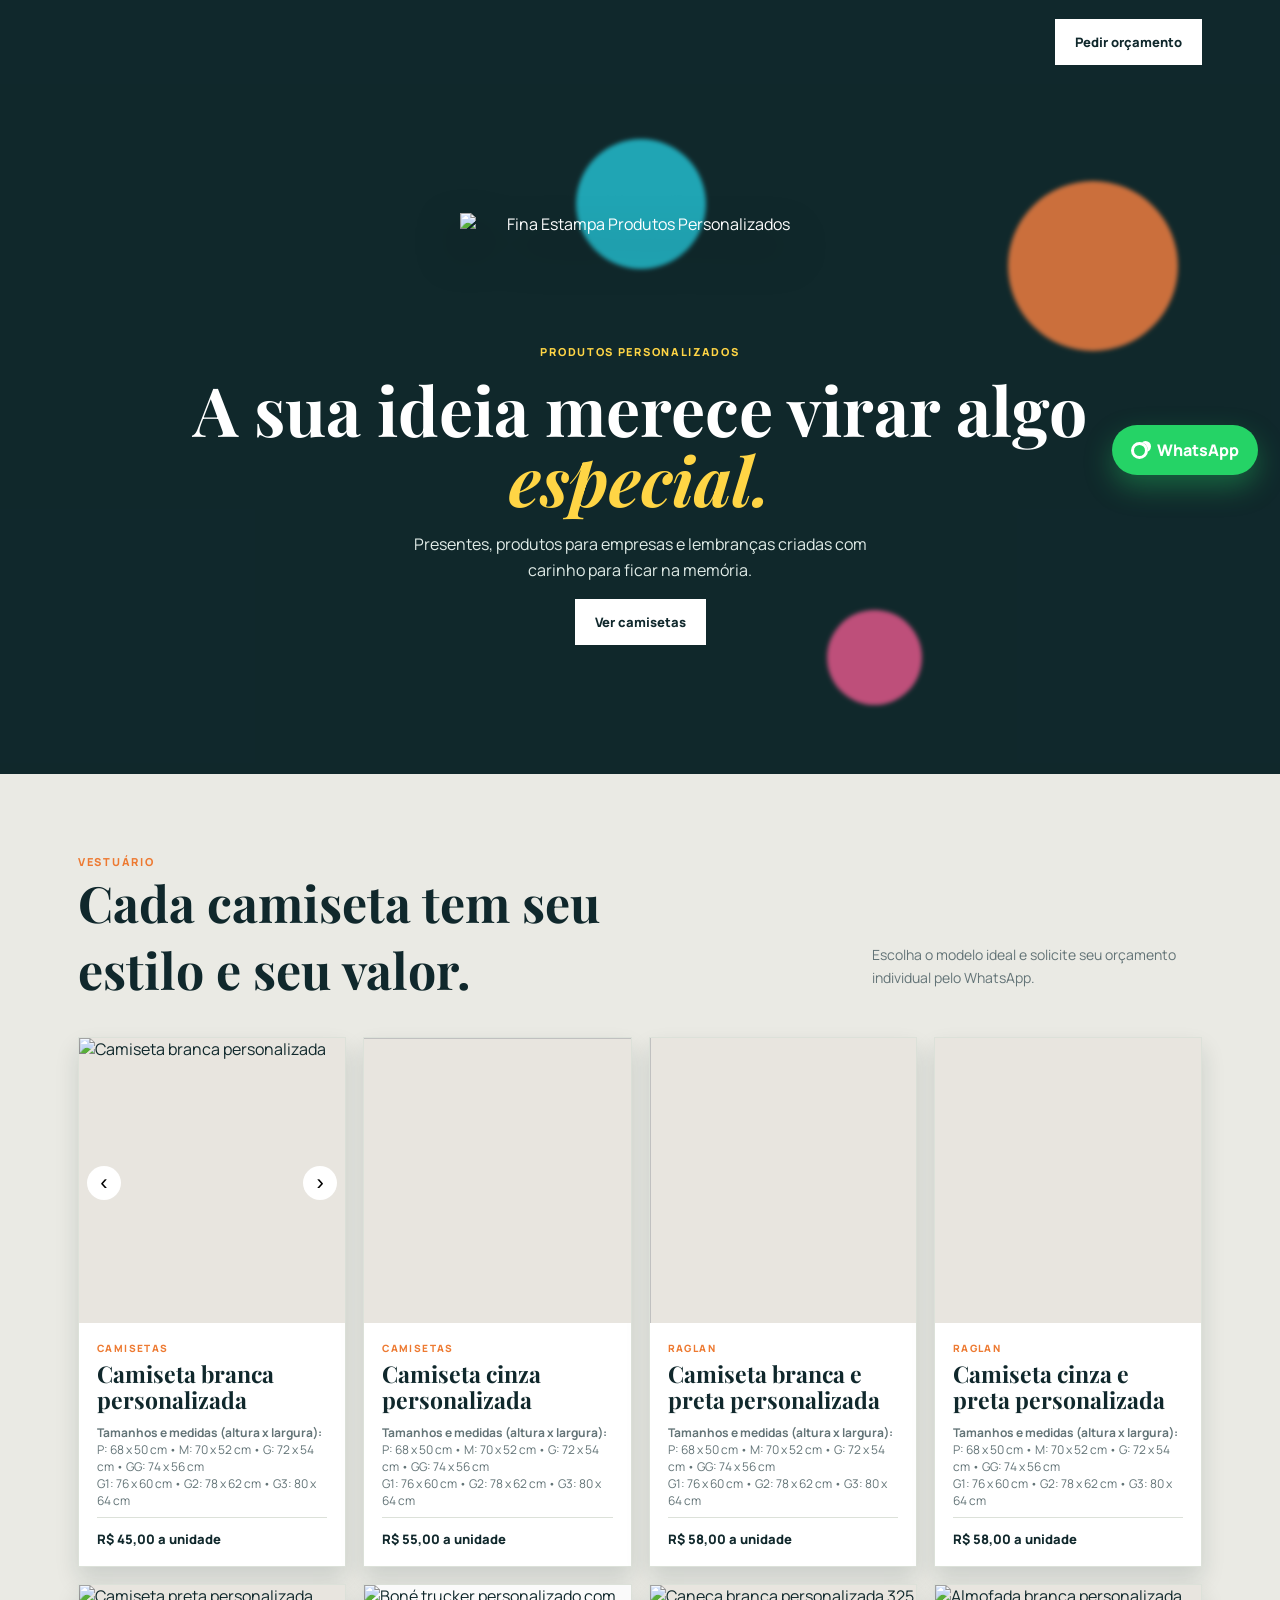
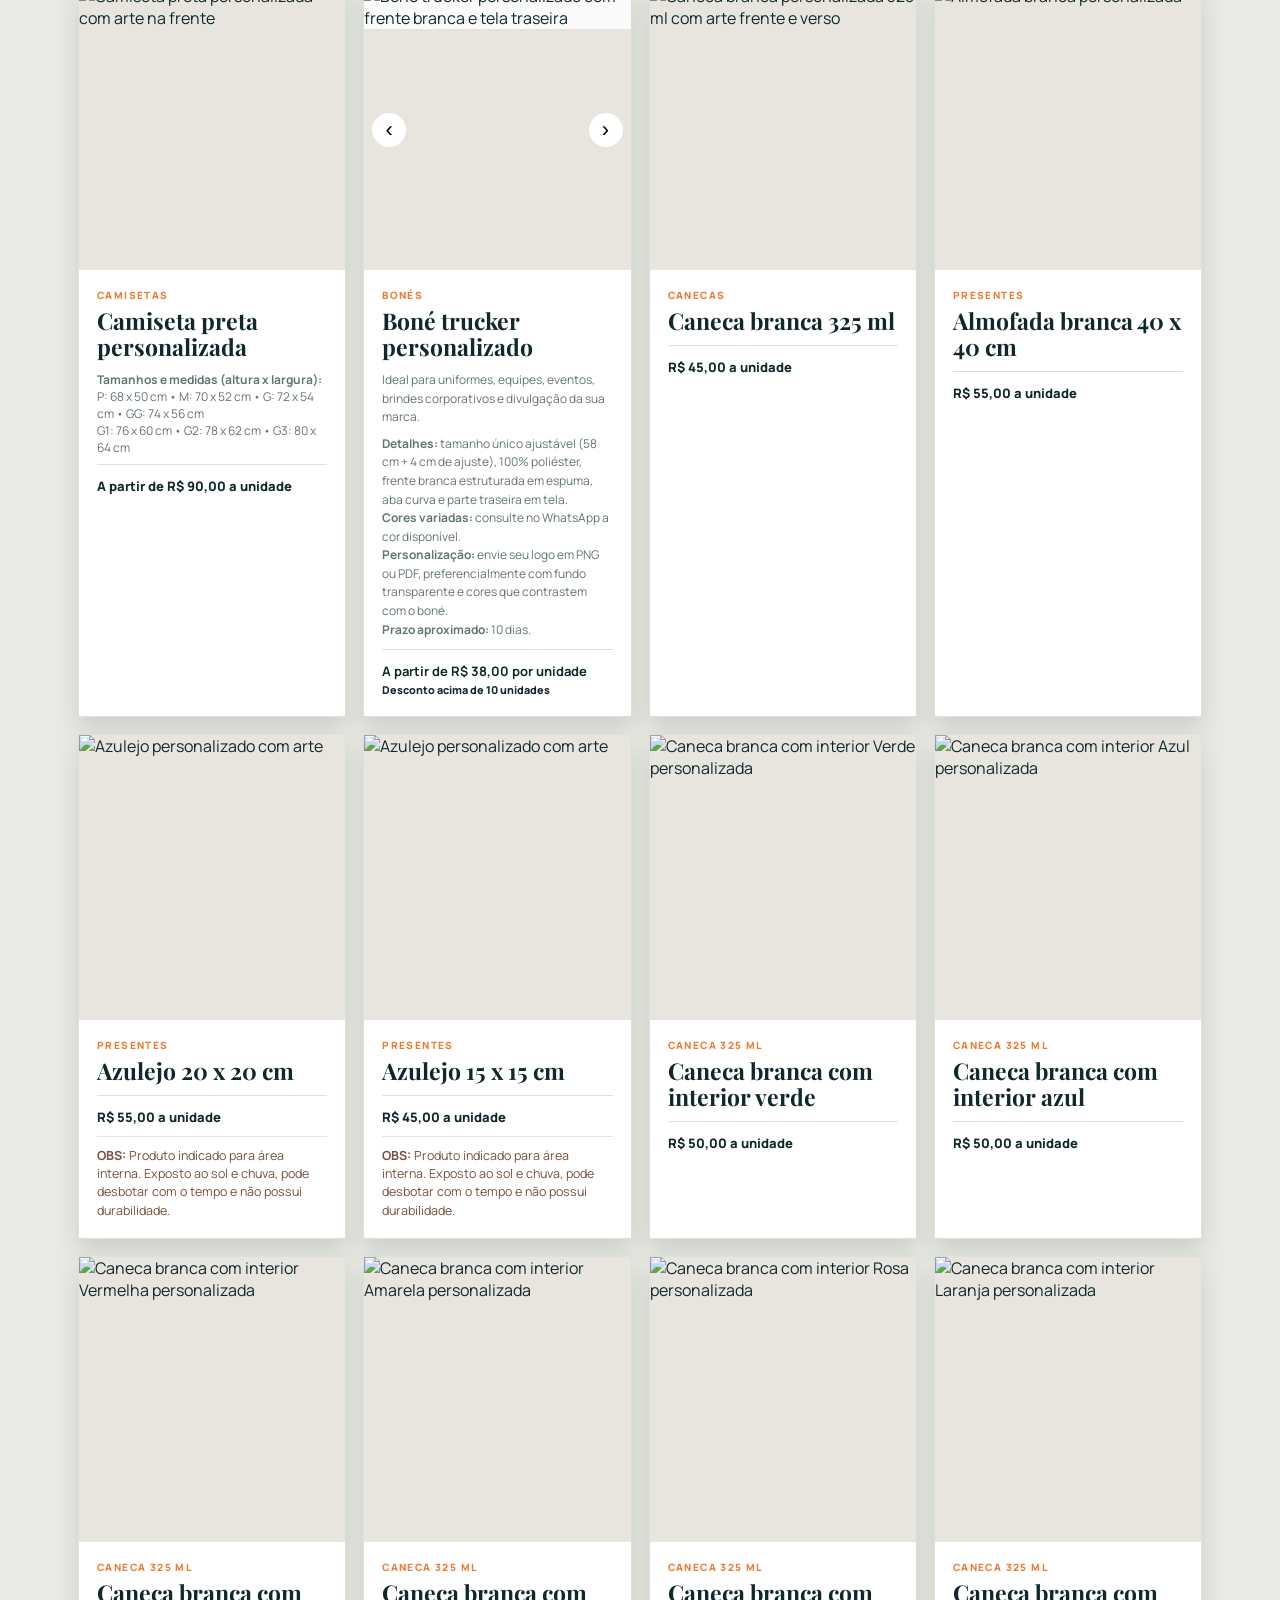
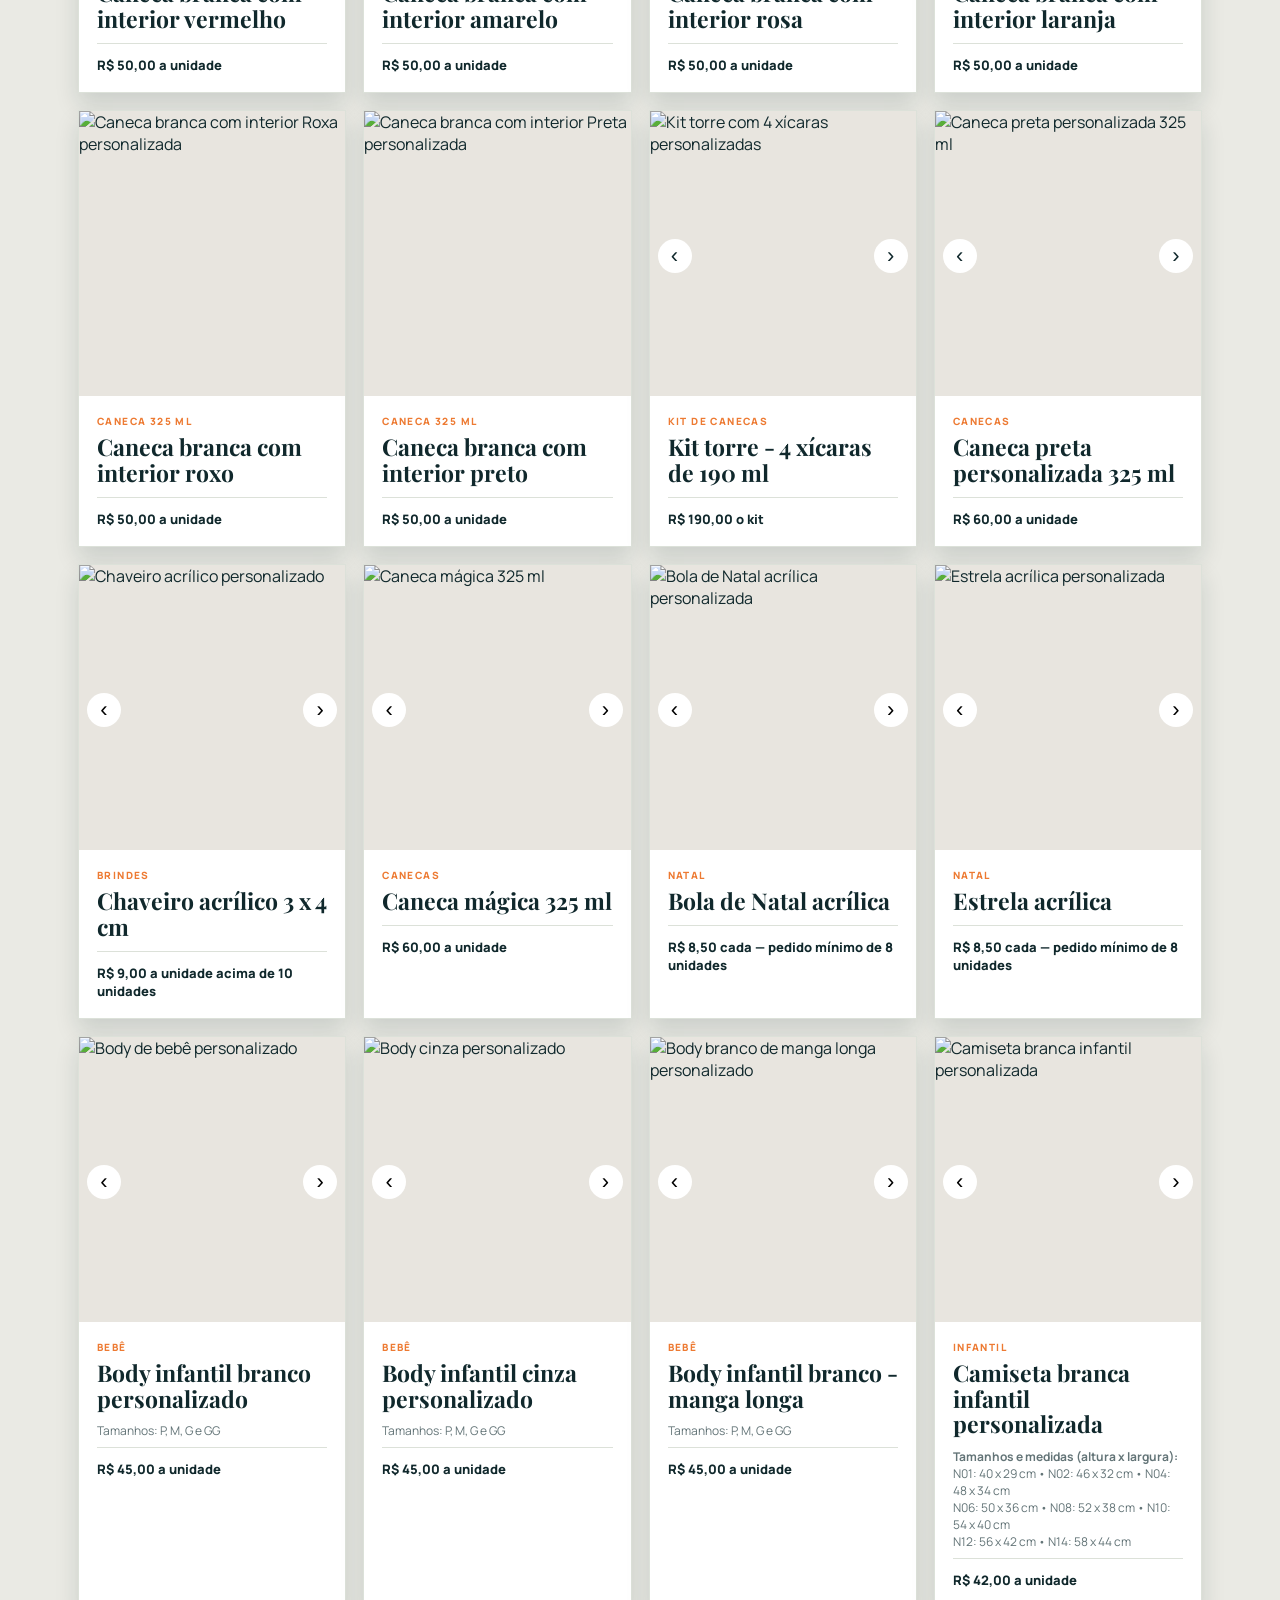
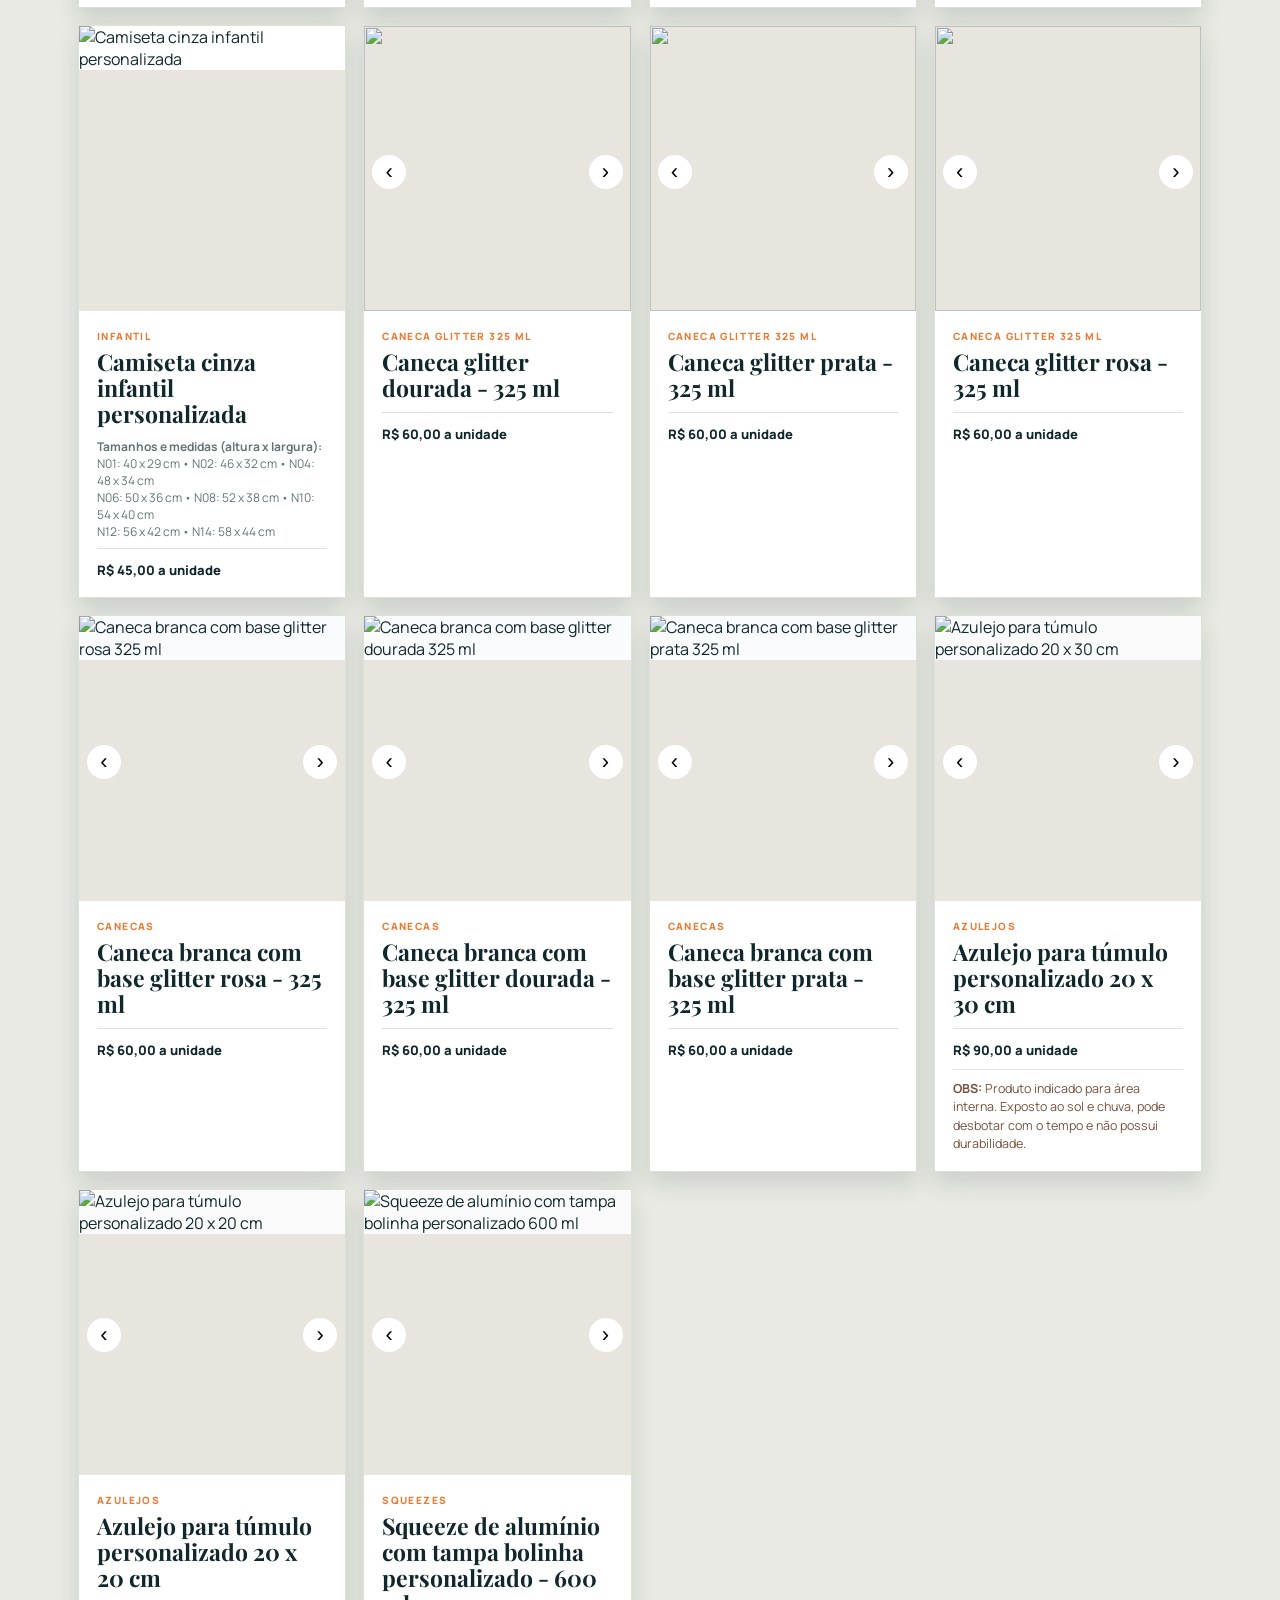
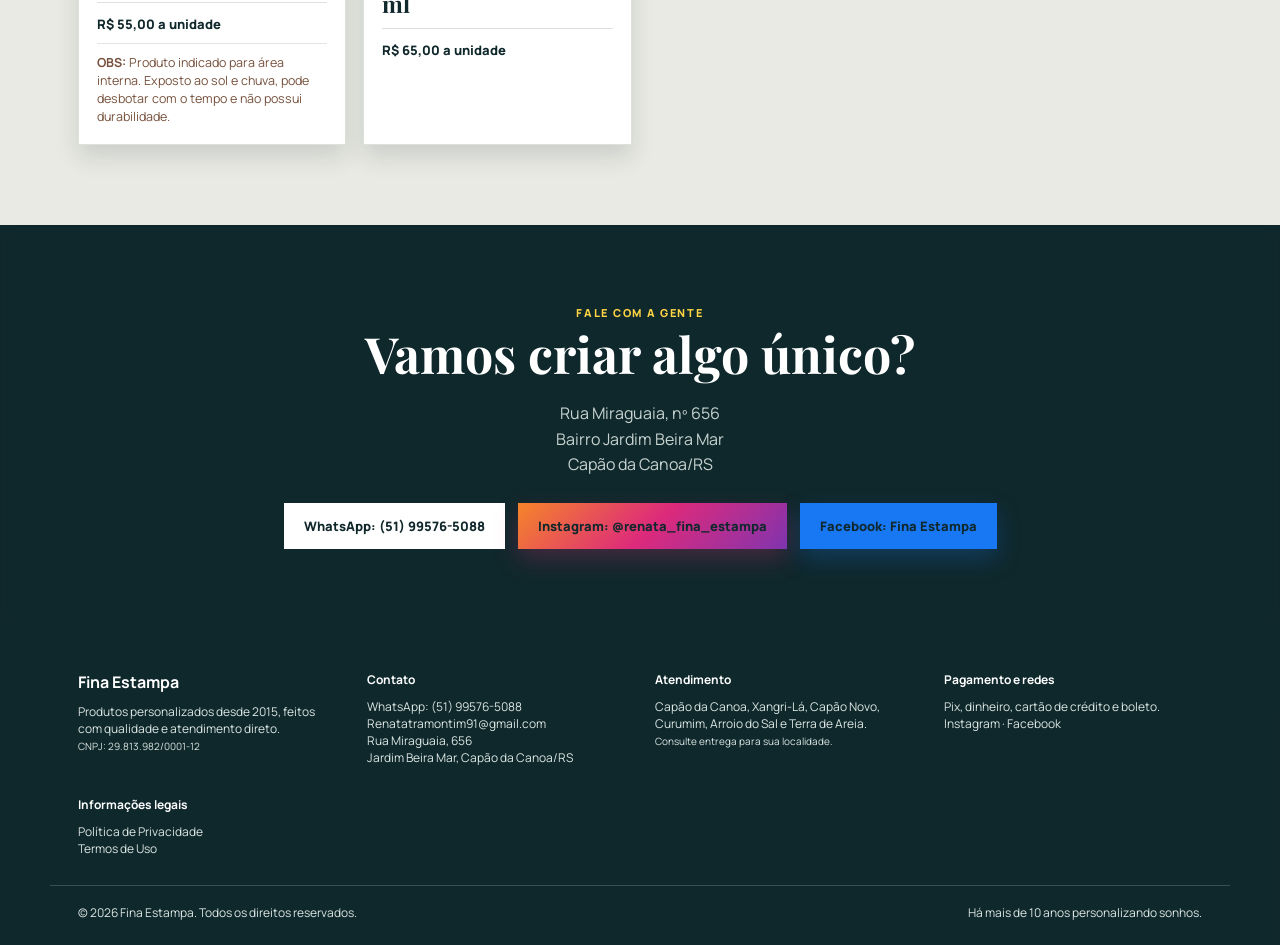
==== index.html @ ed6e845a "Liga o site ao rodapé profissional atualizado" ====
<!doctype html>
<html lang="pt-BR">
<head>
<meta charset="utf-8">
<meta name="viewport" content="width=device-width,initial-scale=1">
<title>Fina Estampa | Personalizados</title>
<meta name="description" content="Fina Estampa Produtos Personalizados em Capão da Canoa. Canecas, camisetas, azulejos, almofadas, chaveiros e presentes feitos com carinho.">
<meta name="robots" content="index, follow">
<link rel="canonical" href="https://finaestampas.com.br/">
<meta property="og:title" content="Fina Estampa | Produtos Personalizados">
<meta property="og:description" content="Produtos personalizados únicos, com atendimento direto pelo WhatsApp.">
<meta property="og:type" content="website">
<meta property="og:url" content="https://finaestampas.com.br/">
<link href="https://fonts.googleapis.com/css2?family=Manrope:wght@400;600;700;800&family=Playfair+Display:ital,wght@0,600;0,700;1,600&display=swap" rel="stylesheet">
<style>:root{--ink:#10282c;--orange:#ed7a32;--line:#dce1d9}*{box-sizing:border-box}body{margin:0;color:var(--ink);font-family:Manrope,sans-serif;background:#10282c url('fundo-3d.webp') center/cover fixed}.wrap{max-width:1180px;margin:auto;padding:0 28px}a{text-decoration:none;color:inherit}.nav{height:84px;display:flex;align-items:center;justify-content:space-between;color:#fff}.brand{font-weight:800;display:flex;gap:10px;align-items:center}.brand i{width:25px;height:25px;border-radius:50%;background:conic-gradient(#ed5279,#ed7a32,#e8bd35,#57bd76,#42a7be,#ed5279)}.btn{display:inline-block;padding:14px 20px;background:#fff;color:var(--ink);font-size:13px;font-weight:800}.hero{position:relative;overflow:hidden;min-height:530px;background:#10282ca0;color:#fff}.orb{position:absolute;border-radius:50%;filter:blur(2px);opacity:.78;mix-blend-mode:screen;pointer-events:none}.o1{width:170px;height:170px;background:#ff6c1b;right:8%;top:14%;animation:float1 8s ease-in-out infinite}.o2{width:95px;height:95px;background:#ee3a79;right:28%;bottom:10%;animation:float2 6s ease-in-out infinite}.o3{width:130px;height:130px;background:#15bed3;left:45%;top:8%;animation:float3 9s ease-in-out infinite}@keyframes float1{50%{transform:translate3d(-45px,60px,80px) rotate(25deg) scale(1.15)}}@keyframes float2{50%{transform:translate3d(45px,-55px,65px) rotate(-22deg) scale(.8)}}@keyframes float3{50%{transform:translate3d(35px,55px,110px) rotate(35deg) scale(1.2)}}.heroin{position:relative;z-index:1;min-height:530px;display:grid;grid-template-columns:1.1fr .9fr;align-items:center;gap:45px}.eyebrow{font-size:11px;letter-spacing:1.7px;font-weight:800;color:#ffd545;text-transform:uppercase}h1,h2,h3{margin:0;font-family:'Playfair Display',serif}h1{font-size:clamp(45px,5.3vw,72px);line-height:1.04;margin:15px 0}h1 em{color:#ffd545}.hero p{color:#e1ece8;line-height:1.65;max-width:510px}.hero img{width:330px;max-height:350px;object-fit:contain;justify-self:center;filter:drop-shadow(0 20px 20px #0008)}section{padding:80px 0}.catalog{background:#f7f5eff2;backdrop-filter:blur(7px)}.heading{display:flex;justify-content:space-between;align-items:end;gap:30px;margin-bottom:34px}.heading h2{font-size:clamp(35px,4vw,50px);max-width:630px}.heading p{max-width:330px;color:#637477;font-size:14px;line-height:1.6}.shirts{display:grid;grid-template-columns:repeat(4,1fr);gap:17px}.card{background:#fff;border:1px solid var(--line);overflow:hidden;box-shadow:0 12px 22px #10282c24;transition:.2s}.card:hover{transform:translateY(-6px)}.shirt-photo{height:285px;overflow:hidden;background:#e8e5df;position:relative}.shirt-photo img{position:absolute;width:200%;height:200%;object-fit:cover}.s1 img{left:0;top:0}.s2 img{right:0;top:0}.s3 img{left:0;bottom:0}.s4 img{right:0;bottom:0}.cardbody{padding:18px}.kind{font-size:10px;color:var(--orange);font-weight:800;letter-spacing:1.4px;text-transform:uppercase}.card h3{font-size:23px;line-height:1.13;margin:6px 0 11px}.price{font-size:13px;font-weight:800;border-top:1px solid var(--line);padding-top:12px}.cta{background:#10282cd9;color:white;text-align:center;backdrop-filter:blur(7px)}.cta h2{font-size:clamp(35px,4vw,50px)}.cta p{color:#c8d4d1;margin:14px auto 25px;line-height:1.6}footer{background:#10282ce8;color:#dce7e3;padding:23px 0;font-size:12px}.foot{display:flex;justify-content:space-between;gap:15px}@media(max-width:850px){.shirts{grid-template-columns:repeat(2,1fr)}.heroin{grid-template-columns:1fr;text-align:center;padding:45px 0}.hero p{margin:auto}.hero img{display:none}}@media(max-width:480px){.wrap{padding:0 18px}.shirts{grid-template-columns:1fr}.heading{display:block}.heading p{margin-top:15px}.foot{flex-direction:column}}</style>
<style>.nav{justify-content:flex-end}.brand{display:none}.heroin{grid-template-columns:1fr;text-align:center;gap:12px}.heroin>img{order:0;justify-self:center;width:360px;max-height:310px}.heroin>div{order:1}.hero p{margin-left:auto;margin-right:auto}@media(max-width:850px){.heroin>img{display:block;width:275px;max-height:255px}}</style>
</head>
<body>
<header class="wrap">
<nav class="nav">
<a class="brand" href="#inicio">
<i>
</i>Fina Estampa</a>
<a class="btn" href="#contato">Pedir or&ccedil;amento</a>
</nav>
</header>
<main>
<section class="hero" id="inicio">
<span class="orb o1">
</span>
<span class="orb o2">
</span>
<span class="orb o3">
</span>
<div class="wrap heroin">
<div>
<div class="eyebrow">Produtos personalizados</div>
<h1>A sua ideia merece virar algo <em>especial.</em>
</h1>
<p>Presentes, produtos para empresas e lembran&ccedil;as criadas com carinho para ficar na mem&oacute;ria.</p>
<a class="btn" href="#camisetas">Ver camisetas</a>
</div>
<img src="logo-fina-estampa-transparent.webp" alt="Fina Estampa Produtos Personalizados">
</div>
</section>
<section class="catalog" id="camisetas">
<div class="wrap">
<div class="heading">
<div>
<div class="eyebrow" style="color:#ed7a32">Vestu&aacute;rio</div>
<h2>Cada camiseta tem seu estilo e seu valor.</h2>
</div>
<p>Escolha o modelo ideal e solicite seu or&ccedil;amento individual pelo WhatsApp.</p>
</div>
<div class="shirts">
<article class="card">
<div class="shirt-photo" style="position:relative">
<img id="camiseta-branca-foto" src="camiseta-branca-1.webp" style="position:static;width:100%;height:100%;object-fit:cover" alt="Camiseta branca personalizada">
<button onclick="trocarCamisetaBranca(-1)" style="position:absolute;left:8px;top:45%;border:0;border-radius:50%;width:34px;height:34px;background:#fff;font-size:22px;cursor:pointer">&lsaquo;</button>
<button onclick="trocarCamisetaBranca(1)" style="position:absolute;right:8px;top:45%;border:0;border-radius:50%;width:34px;height:34px;background:#fff;font-size:22px;cursor:pointer">&rsaquo;</button>
</div>
<div class="cardbody">
<div class="kind">Camisetas</div>
<h3>Camiseta branca personalizada</h3>
<div style="font-size:12px;color:#637477;margin-bottom:8px">
<strong>Tamanhos e medidas (altura x largura):</strong>
<br>P: 68 x 50 cm &bull; M: 70 x 52 cm &bull; G: 72 x 54 cm &bull; GG: 74 x 56 cm<br>G1: 76 x 60 cm &bull; G2: 78 x 62 cm &bull; G3: 80 x 64 cm</div>
<div class="price">R$ 45,00 a unidade</div>
</div>
</article>
<article class="card">
<div class="shirt-photo s2">
<img src="camisetas-mockup.webp">
</div>
<div class="cardbody">
<div class="kind">Camisetas</div>
<h3>Camiseta cinza personalizada</h3>
<div style="font-size:12px;color:#637477;margin-bottom:8px">
<strong>Tamanhos e medidas (altura x largura):</strong>
<br>P: 68 x 50 cm &bull; M: 70 x 52 cm &bull; G: 72 x 54 cm &bull; GG: 74 x 56 cm<br>G1: 76 x 60 cm &bull; G2: 78 x 62 cm &bull; G3: 80 x 64 cm</div>
<div class="price">R$ 55,00 a unidade</div>
</div>
</article>
<article class="card">
<div class="shirt-photo s3">
<img src="camisetas-mockup.webp">
</div>
<div class="cardbody">
<div class="kind">Raglan</div>
<h3>Camiseta branca e preta personalizada</h3>
<div style="font-size:12px;color:#637477;margin-bottom:8px">
<strong>Tamanhos e medidas (altura x largura):</strong>
<br>P: 68 x 50 cm &bull; M: 70 x 52 cm &bull; G: 72 x 54 cm &bull; GG: 74 x 56 cm<br>G1: 76 x 60 cm &bull; G2: 78 x 62 cm &bull; G3: 80 x 64 cm</div>
<div class="price">R$ 58,00 a unidade</div>
</div>
</article>
<article class="card">
<div class="shirt-photo s4">
<img src="camisetas-mockup.webp">
</div>
<div class="cardbody">
<div class="kind">Raglan</div>
<h3>Camiseta cinza e preta personalizada</h3>
<div style="font-size:12px;color:#637477;margin-bottom:8px">
<strong>Tamanhos e medidas (altura x largura):</strong>
<br>P: 68 x 50 cm &bull; M: 70 x 52 cm &bull; G: 72 x 54 cm &bull; GG: 74 x 56 cm<br>G1: 76 x 60 cm &bull; G2: 78 x 62 cm &bull; G3: 80 x 64 cm</div>
<div class="price">R$ 58,00 a unidade</div>
</div>
</article>
<article class="card">
<div class="shirt-photo">
<img src="camiseta-preta.webp" style="position:static;width:100%;height:100%;object-fit:cover" alt="Camiseta preta personalizada com arte na frente">
</div>
<div class="cardbody">
<div class="kind">Camisetas</div>
<h3>Camiseta preta personalizada</h3>
<div style="font-size:12px;color:#637477;margin-bottom:8px">
<strong>Tamanhos e medidas (altura x largura):</strong>
<br>P: 68 x 50 cm &bull; M: 70 x 52 cm &bull; G: 72 x 54 cm &bull; GG: 74 x 56 cm<br>G1: 76 x 60 cm &bull; G2: 78 x 62 cm &bull; G3: 80 x 64 cm</div>
<div class="price">A partir de R$ 90,00 a unidade</div>
</div>
</article>
<article class="card">
<div class="shirt-photo" style="position:relative">
<img id="bone-trucker-foto" src="bone-trucker-1.webp" style="position:static;width:100%;height:100%;object-fit:contain;background:#fafafa" alt="Bon&eacute; trucker personalizado com frente branca e tela traseira">
<button onclick="trocarBoneTrucker(-1)" aria-label="Foto anterior do bon&eacute;" style="position:absolute;left:8px;top:45%;border:0;border-radius:50%;width:34px;height:34px;background:#fff;font-size:22px;cursor:pointer">&lsaquo;</button>
<button onclick="trocarBoneTrucker(1)" aria-label="Pr&oacute;xima foto do bon&eacute;" style="position:absolute;right:8px;top:45%;border:0;border-radius:50%;width:34px;height:34px;background:#fff;font-size:22px;cursor:pointer">&rsaquo;</button>
</div>
<div class="cardbody">
<div class="kind">Bon&eacute;s</div>
<h3>Bon&eacute; trucker personalizado</h3>
<p style="font-size:12px;color:#637477;line-height:1.55;margin:8px 0">Ideal para uniformes, equipes, eventos, brindes corporativos e divulga&ccedil;&atilde;o da sua marca.</p>
<div style="font-size:12px;color:#637477;margin-bottom:10px;line-height:1.55">
<strong>Detalhes:</strong> tamanho &uacute;nico ajust&aacute;vel (58 cm + 4 cm de ajuste), 100% poli&eacute;ster, frente branca estruturada em espuma, aba curva e parte traseira em tela.<br>
<strong>Cores variadas:</strong> consulte no WhatsApp a cor dispon&iacute;vel.<br>
<strong>Personaliza&ccedil;&atilde;o:</strong> envie seu logo em PNG ou PDF, preferencialmente com fundo transparente e cores que contrastem com o bon&eacute;.<br>
<strong>Prazo aproximado:</strong> 10 dias.
</div>
<div class="price product-price-visible"><strong>A partir de R$ 38,00 por unidade</strong><br><small>Desconto acima de 10 unidades</small></div>
</div>
</article>
<article class="card">
<div class="shirt-photo">
<img src="caneca-325ml.webp" style="position:static;width:100%;height:100%;object-fit:cover" alt="Caneca branca personalizada 325 ml com arte frente e verso">
</div>
<div class="cardbody">
<div class="kind">Canecas</div>
<h3>Caneca branca 325 ml</h3>
<div class="price">R$ 45,00 a unidade</div>
</div>
</article>
<article class="card">
<div class="shirt-photo">
<img src="presentes-mockup.webp" style="position:static;width:100%;height:100%;object-fit:cover" alt="Almofada branca personalizada">
</div>
<div class="cardbody">
<div class="kind">Presentes</div>
<h3>Almofada branca 40 x 40 cm</h3>
<div class="price">R$ 55,00 a unidade</div>
</div>
</article>
<article class="card">
<div class="shirt-photo">
<img src="azulejos-personalizados.webp" style="position:static;width:100%;height:100%;object-fit:cover" alt="Azulejo personalizado com arte">
</div>
<div class="cardbody">
<div class="kind">Presentes</div>
<h3>Azulejo 20 x 20 cm</h3>
<div class="price">R$ 55,00 a unidade</div>
<div style="margin-top:10px;padding-top:10px;border-top:1px solid #e7e4df;font-size:.78rem;line-height:1.45;color:#76513d">
<strong>OBS:</strong> Produto indicado para &aacute;rea interna. Exposto ao sol e chuva, pode desbotar com o tempo e n&atilde;o possui durabilidade.</div>
</div>
</article>
<article class="card">
<div class="shirt-photo">
<img src="azulejos-personalizados.webp" style="position:static;width:100%;height:100%;object-fit:cover" alt="Azulejo personalizado com arte">
</div>
<div class="cardbody">
<div class="kind">Presentes</div>
<h3>Azulejo 15 x 15 cm</h3>
<div class="price">R$ 45,00 a unidade</div>
<div style="margin-top:10px;padding-top:10px;border-top:1px solid #e7e4df;font-size:.78rem;line-height:1.45;color:#76513d">
<strong>OBS:</strong> Produto indicado para &aacute;rea interna. Exposto ao sol e chuva, pode desbotar com o tempo e n&atilde;o possui durabilidade.</div>
</div>
</article>
<article class="card">
<div class="shirt-photo">
<img src="caneca-verde.webp" style="position:static;width:100%;height:100%;object-fit:cover" alt="Caneca branca com interior Verde personalizada">
</div>
<div class="cardbody">
<div class="kind">Caneca 325 ml</div>
<h3>Caneca branca com interior verde</h3>
<div class="price">R$ 50,00 a unidade</div>
</div>
</article>
<article class="card">
<div class="shirt-photo">
<img src="caneca-azul.webp" style="position:static;width:100%;height:100%;object-fit:cover" alt="Caneca branca com interior Azul personalizada">
</div>
<div class="cardbody">
<div class="kind">Caneca 325 ml</div>
<h3>Caneca branca com interior azul</h3>
<div class="price">R$ 50,00 a unidade</div>
</div>
</article>
<article class="card">
<div class="shirt-photo">
<img src="caneca-vermelho.webp" style="position:static;width:100%;height:100%;object-fit:cover" alt="Caneca branca com interior Vermelha personalizada">
</div>
<div class="cardbody">
<div class="kind">Caneca 325 ml</div>
<h3>Caneca branca com interior vermelho</h3>
<div class="price">R$ 50,00 a unidade</div>
</div>
</article>
<article class="card">
<div class="shirt-photo">
<img src="caneca-amarelo.webp" style="position:static;width:100%;height:100%;object-fit:cover" alt="Caneca branca com interior Amarela personalizada">
</div>
<div class="cardbody">
<div class="kind">Caneca 325 ml</div>
<h3>Caneca branca com interior amarelo</h3>
<div class="price">R$ 50,00 a unidade</div>
</div>
</article>
<article class="card">
<div class="shirt-photo">
<img src="caneca-rosa.webp" style="position:static;width:100%;height:100%;object-fit:cover" alt="Caneca branca com interior Rosa personalizada">
</div>
<div class="cardbody">
<div class="kind">Caneca 325 ml</div>
<h3>Caneca branca com interior rosa</h3>
<div class="price">R$ 50,00 a unidade</div>
</div>
</article>
<article class="card">
<div class="shirt-photo">
<img src="caneca-laranja.webp" style="position:static;width:100%;height:100%;object-fit:cover" alt="Caneca branca com interior Laranja personalizada">
</div>
<div class="cardbody">
<div class="kind">Caneca 325 ml</div>
<h3>Caneca branca com interior laranja</h3>
<div class="price">R$ 50,00 a unidade</div>
</div>
</article>
<article class="card">
<div class="shirt-photo">
<img src="caneca-roxo.webp" style="position:static;width:100%;height:100%;object-fit:cover" alt="Caneca branca com interior Roxa personalizada">
</div>
<div class="cardbody">
<div class="kind">Caneca 325 ml</div>
<h3>Caneca branca com interior roxo</h3>
<div class="price">R$ 50,00 a unidade</div>
</div>
</article>
<article class="card">
<div class="shirt-photo">
<img src="caneca-preto.webp" style="position:static;width:100%;height:100%;object-fit:cover" alt="Caneca branca com interior Preta personalizada">
</div>
<div class="cardbody">
<div class="kind">Caneca 325 ml</div>
<h3>Caneca branca com interior preto</h3>
<div class="price">R$ 50,00 a unidade</div>
</div>
</article>
<article class="card">
<div class="shirt-photo" style="position:relative">
<img id="kit-foto" src="kit-torre-1.webp" style="position:static;width:100%;height:100%;object-fit:cover" alt="Kit torre com 4 x&iacute;caras personalizadas">
<button onclick="trocarKit(-1)" style="position:absolute;left:8px;top:45%;border:0;border-radius:50%;width:34px;height:34px;background:#fff;color:#10282c;font-size:22px;cursor:pointer">&lsaquo;</button>
<button onclick="trocarKit(1)" style="position:absolute;right:8px;top:45%;border:0;border-radius:50%;width:34px;height:34px;background:#fff;color:#10282c;font-size:22px;cursor:pointer">&rsaquo;</button>
</div>
<div class="cardbody">
<div class="kind">Kit de canecas</div>
<h3>Kit torre - 4 x&iacute;caras de 190 ml</h3>
<div class="price">R$ 190,00 o kit</div>
</div>
</article>
<article class="card">
<div class="shirt-photo" style="position:relative">
<img id="caneca-preta-foto" src="caneca-preta-1.webp" style="position:static;width:100%;height:100%;object-fit:cover" alt="Caneca preta personalizada 325 ml">
<button onclick="trocarCanecaPreta(-1)" style="position:absolute;left:8px;top:45%;border:0;border-radius:50%;width:34px;height:34px;background:#fff;color:#10282c;font-size:22px;cursor:pointer">&lsaquo;</button>
<button onclick="trocarCanecaPreta(1)" style="position:absolute;right:8px;top:45%;border:0;border-radius:50%;width:34px;height:34px;background:#fff;color:#10282c;font-size:22px;cursor:pointer">&rsaquo;</button>
</div>
<div class="cardbody">
<div class="kind">Canecas</div>
<h3>Caneca preta personalizada 325 ml</h3>
<div class="price">R$ 60,00 a unidade</div>
</div>
</article>
<article class="card">
<div class="shirt-photo" style="position:relative">
<img id="chaveiro-foto" src="chaveiro-acrilico.webp" style="position:static;width:100%;height:100%;object-fit:cover" alt="Chaveiro acr&iacute;lico personalizado">
<button onclick="trocarChaveiro(-1)" style="position:absolute;left:8px;top:45%;border:0;border-radius:50%;width:34px;height:34px;background:#fff;font-size:22px;cursor:pointer">&lsaquo;</button>
<button onclick="trocarChaveiro(1)" style="position:absolute;right:8px;top:45%;border:0;border-radius:50%;width:34px;height:34px;background:#fff;font-size:22px;cursor:pointer">&rsaquo;</button>
</div>
<div class="cardbody">
<div class="kind">Brindes</div>
<h3>Chaveiro acr&iacute;lico 3 x 4 cm</h3>
<div class="price">R$ 9,00 a unidade acima de 10 unidades</div>
</div>
</article>
<article class="card">
<div class="shirt-photo" style="position:relative">
<img id="m&aacute;gica-foto" src="caneca-magica-1.webp" style="position:static;width:100%;height:100%;object-fit:cover" alt="Caneca m&aacute;gica 325 ml">
<button onclick="trocarMagica(-1)" style="position:absolute;left:8px;top:45%;border:0;border-radius:50%;width:34px;height:34px;background:#fff;font-size:22px;cursor:pointer">&lsaquo;</button>
<button onclick="trocarMagica(1)" style="position:absolute;right:8px;top:45%;border:0;border-radius:50%;width:34px;height:34px;background:#fff;font-size:22px;cursor:pointer">&rsaquo;</button>
</div>
<div class="cardbody">
<div class="kind">Canecas</div>
<h3>Caneca m&aacute;gica 325 ml</h3>
<div class="price">R$ 60,00 a unidade</div>
</div>
</article>
<article class="card">
<div class="shirt-photo" style="position:relative">
<img id="bola-foto" src="bola-natal-1.webp" style="position:static;width:100%;height:100%;object-fit:cover" alt="Bola de Natal acr&iacute;lica personalizada">
<button onclick="trocarBola(-1)" style="position:absolute;left:8px;top:45%;border:0;border-radius:50%;width:34px;height:34px;background:#fff;font-size:22px">&lsaquo;</button>
<button onclick="trocarBola(1)" style="position:absolute;right:8px;top:45%;border:0;border-radius:50%;width:34px;height:34px;background:#fff;font-size:22px">&rsaquo;</button>
</div>
<div class="cardbody">
<div class="kind">Natal</div>
<h3>Bola de Natal acr&iacute;lica</h3>
<div class="price">R$ 8,50 cada &mdash; pedido m&iacute;nimo de 8 unidades</div>
</div>
</article>
<article class="card">
<div class="shirt-photo" style="position:relative">
<img id="estrela-foto" src="estrela-natal-1.webp" style="position:static;width:100%;height:100%;object-fit:cover" alt="Estrela acr&iacute;lica personalizada">
<button onclick="trocarEstrela(-1)" style="position:absolute;left:8px;top:45%;border:0;border-radius:50%;width:34px;height:34px;background:#fff;font-size:22px">&lsaquo;</button>
<button onclick="trocarEstrela(1)" style="position:absolute;right:8px;top:45%;border:0;border-radius:50%;width:34px;height:34px;background:#fff;font-size:22px">&rsaquo;</button>
</div>
<div class="cardbody">
<div class="kind">Natal</div>
<h3>Estrela acr&iacute;lica</h3>
<div class="price">R$ 8,50 cada &mdash; pedido m&iacute;nimo de 8 unidades</div>
</div>
</article>
<article class="card">
<div class="shirt-photo" style="position:relative">
<img id="body-foto" src="body-bebe.webp" style="position:static;width:100%;height:100%;object-fit:cover" alt="Body de beb&ecirc; personalizado">
<button onclick="trocarBody(-1)" style="position:absolute;left:8px;top:45%;border:0;border-radius:50%;width:34px;height:34px;background:#fff;font-size:22px">&lsaquo;</button>
<button onclick="trocarBody(1)" style="position:absolute;right:8px;top:45%;border:0;border-radius:50%;width:34px;height:34px;background:#fff;font-size:22px">&rsaquo;</button>
</div>
<div class="cardbody">
<div class="kind">Beb&ecirc;</div>
<h3>Body infantil branco personalizado</h3>
<div style="font-size:12px;color:#637477;margin-bottom:8px">Tamanhos: P, M, G e GG</div>
<div class="price">R$ 45,00 a unidade</div>
</div>
</article>
<article class="card">
<div class="shirt-photo" style="position:relative">
<img id="body-cinza-foto" src="body-cinza-1.webp" style="position:static;width:100%;height:100%;object-fit:cover" alt="Body cinza personalizado">
<button onclick="trocarBodyCinza(-1)" style="position:absolute;left:8px;top:45%;border:0;border-radius:50%;width:34px;height:34px;background:#fff;font-size:22px">&lsaquo;</button>
<button onclick="trocarBodyCinza(1)" style="position:absolute;right:8px;top:45%;border:0;border-radius:50%;width:34px;height:34px;background:#fff;font-size:22px">&rsaquo;</button>
</div>
<div class="cardbody">
<div class="kind">Beb&ecirc;</div>
<h3>Body infantil cinza personalizado</h3>
<div style="font-size:12px;color:#637477;margin-bottom:8px">Tamanhos: P, M, G e GG</div>
<div class="price">R$ 45,00 a unidade</div>
</div>
</article>
<article class="card">
<div class="shirt-photo" style="position:relative">
<img id="body-longo-foto" src="body-manga-longa-1.webp" style="position:static;width:100%;height:100%;object-fit:cover" alt="Body branco de manga longa personalizado">
<button onclick="trocarBodyLongo(-1)" style="position:absolute;left:8px;top:45%;border:0;border-radius:50%;width:34px;height:34px;background:#fff;font-size:22px">&lsaquo;</button>
<button onclick="trocarBodyLongo(1)" style="position:absolute;right:8px;top:45%;border:0;border-radius:50%;width:34px;height:34px;background:#fff;font-size:22px">&rsaquo;</button>
</div>
<div class="cardbody">
<div class="kind">Beb&ecirc;</div>
<h3>Body infantil branco - manga longa</h3>
<div style="font-size:12px;color:#637477;margin-bottom:8px">Tamanhos: P, M, G e GG</div>
<div class="price">R$ 45,00 a unidade</div>
</div>
</article>
<article class="card">
<div class="shirt-photo" style="position:relative">
<img id="infantil-foto" src="camiseta-infantil-1.webp" style="position:static;width:100%;height:100%;object-fit:cover" alt="Camiseta branca infantil personalizada">
<button onclick="trocarInfantil(-1)" style="position:absolute;left:8px;top:45%;border:0;border-radius:50%;width:34px;height:34px;background:#fff;font-size:22px">&lsaquo;</button>
<button onclick="trocarInfantil(1)" style="position:absolute;right:8px;top:45%;border:0;border-radius:50%;width:34px;height:34px;background:#fff;font-size:22px">&rsaquo;</button>
</div>
<div class="cardbody">
<div class="kind">Infantil</div>
<h3>Camiseta branca infantil personalizada</h3>
<div style="font-size:12px;color:#637477;margin-bottom:8px">
<strong>Tamanhos e medidas (altura x largura):</strong>
<br>N01: 40 x 29 cm &bull; N02: 46 x 32 cm &bull; N04: 48 x 34 cm<br>N06: 50 x 36 cm &bull; N08: 52 x 38 cm &bull; N10: 54 x 40 cm<br>N12: 56 x 42 cm &bull; N14: 58 x 44 cm</div>
<div class="price">R$ 42,00 a unidade</div>
</div>
</article>
<article class="card">
<div class="shirt-photo">
<img src="camiseta-infantil-cinza.png" style="position:static;width:100%;height:100%;object-fit:contain;background:#fff" alt="Camiseta cinza infantil personalizada">
</div>
<div class="cardbody">
<div class="kind">Infantil</div>
<h3>Camiseta cinza infantil personalizada</h3>
<div style="font-size:12px;color:#637477;margin-bottom:8px">
<strong>Tamanhos e medidas (altura x largura):</strong>
<br>N01: 40 x 29 cm &bull; N02: 46 x 32 cm &bull; N04: 48 x 34 cm<br>N06: 50 x 36 cm &bull; N08: 52 x 38 cm &bull; N10: 54 x 40 cm<br>N12: 56 x 42 cm &bull; N14: 58 x 44 cm</div>
<div class="price">R$ 45,00 a unidade</div>
</div>
</article>
<article class="card">
<div class="shirt-photo" style="position:relative">
<img id="glitterDourada" src="glitter-dourada-1.webp" style="position:static;width:100%;height:100%;object-fit:cover">
<button onclick="trocarglitterDourada(-1)" style="position:absolute;left:8px;top:45%;border:0;border-radius:50%;width:34px;height:34px;background:#fff;font-size:22px">&lsaquo;</button>
<button onclick="trocarglitterDourada(1)" style="position:absolute;right:8px;top:45%;border:0;border-radius:50%;width:34px;height:34px;background:#fff;font-size:22px">&rsaquo;</button>
</div>
<div class="cardbody">
<div class="kind">Caneca glitter 325 ml</div>
<h3>Caneca glitter dourada - 325 ml</h3>
<div class="price">R$ 60,00 a unidade</div>
</div>
</article>
<script>var glitterDouradaFotos=["glitter-dourada-1.webp","glitter-dourada-2.webp","glitter-dourada-3.webp"],glitterDouradaAtual=0;function trocarglitterDourada(d){glitterDouradaAtual=(glitterDouradaAtual+d+glitterDouradaFotos.length)%glitterDouradaFotos.length;document.getElementById("glitterDourada").src=glitterDouradaFotos[glitterDouradaAtual];}</script>
<article class="card">
<div class="shirt-photo" style="position:relative">
<img id="glitterPrata" src="glitter-prata-1.webp" style="position:static;width:100%;height:100%;object-fit:cover">
<button onclick="trocarglitterPrata(-1)" style="position:absolute;left:8px;top:45%;border:0;border-radius:50%;width:34px;height:34px;background:#fff;font-size:22px">&lsaquo;</button>
<button onclick="trocarglitterPrata(1)" style="position:absolute;right:8px;top:45%;border:0;border-radius:50%;width:34px;height:34px;background:#fff;font-size:22px">&rsaquo;</button>
</div>
<div class="cardbody">
<div class="kind">Caneca glitter 325 ml</div>
<h3>Caneca glitter prata - 325 ml</h3>
<div class="price">R$ 60,00 a unidade</div>
</div>
</article>
<script>var glitterPrataFotos=["glitter-prata-1.webp","glitter-prata-2.webp","glitter-prata-3.webp"],glitterPrataAtual=0;function trocarglitterPrata(d){glitterPrataAtual=(glitterPrataAtual+d+glitterPrataFotos.length)%glitterPrataFotos.length;document.getElementById("glitterPrata").src=glitterPrataFotos[glitterPrataAtual];}</script>
<article class="card">
<div class="shirt-photo" style="position:relative">
<img id="glitterRosa" src="glitter-rosa-1.webp" style="position:static;width:100%;height:100%;object-fit:cover">
<button onclick="trocarglitterRosa(-1)" style="position:absolute;left:8px;top:45%;border:0;border-radius:50%;width:34px;height:34px;background:#fff;font-size:22px">&lsaquo;</button>
<button onclick="trocarglitterRosa(1)" style="position:absolute;right:8px;top:45%;border:0;border-radius:50%;width:34px;height:34px;background:#fff;font-size:22px">&rsaquo;</button>
</div>
<div class="cardbody">
<div class="kind">Caneca glitter 325 ml</div>
<h3>Caneca glitter rosa - 325 ml</h3>
<div class="price">R$ 60,00 a unidade</div>
</div>
</article>
<script>var glitterRosaFotos=["glitter-rosa-1.webp","glitter-rosa-2.webp","glitter-rosa-3.webp"],glitterRosaAtual=0;function trocarglitterRosa(d){glitterRosaAtual=(glitterRosaAtual+d+glitterRosaFotos.length)%glitterRosaFotos.length;document.getElementById("glitterRosa").src=glitterRosaFotos[glitterRosaAtual];}</script>
<article class="card">
<div class="shirt-photo" style="position:relative">
<img id="base-rosa-foto" src="base-glitter-rosa-1.webp" style="position:static;width:100%;height:100%;object-fit:contain;background:#fafbfc" alt="Caneca branca com base glitter rosa 325 ml">
<button onclick="trocarBaseRosa(-1)" aria-label="Foto anterior" style="position:absolute;left:8px;top:45%;border:0;border-radius:50%;width:34px;height:34px;background:#fff;font-size:22px;cursor:pointer">&lsaquo;</button>
<button onclick="trocarBaseRosa(1)" aria-label="Proxima foto" style="position:absolute;right:8px;top:45%;border:0;border-radius:50%;width:34px;height:34px;background:#fff;font-size:22px;cursor:pointer">&rsaquo;</button>
</div>
<div class="cardbody">
<div class="kind">Canecas</div>
<h3>Caneca branca com base glitter rosa - 325 ml</h3>
<div class="price">R$ 60,00 a unidade</div>
</div>
</article>
<article class="card">
<div class="shirt-photo" style="position:relative">
<img id="base-dourada-foto" src="base-glitter-dourada-1.webp" style="position:static;width:100%;height:100%;object-fit:contain;background:#fafbfc" alt="Caneca branca com base glitter dourada 325 ml">
<button onclick="trocarBaseDourada(-1)" aria-label="Foto anterior" style="position:absolute;left:8px;top:45%;border:0;border-radius:50%;width:34px;height:34px;background:#fff;font-size:22px;cursor:pointer">&lsaquo;</button>
<button onclick="trocarBaseDourada(1)" aria-label="Proxima foto" style="position:absolute;right:8px;top:45%;border:0;border-radius:50%;width:34px;height:34px;background:#fff;font-size:22px;cursor:pointer">&rsaquo;</button>
</div>
<div class="cardbody">
<div class="kind">Canecas</div>
<h3>Caneca branca com base glitter dourada - 325 ml</h3>
<div class="price">R$ 60,00 a unidade</div>
</div>
</article>
<article class="card">
<div class="shirt-photo" style="position:relative">
<img id="base-prata-foto" src="base-glitter-prata-1.webp" style="position:static;width:100%;height:100%;object-fit:contain;background:#fafbfc" alt="Caneca branca com base glitter prata 325 ml">
<button onclick="trocarBasePrata(-1)" aria-label="Foto anterior" style="position:absolute;left:8px;top:45%;border:0;border-radius:50%;width:34px;height:34px;background:#fff;font-size:22px;cursor:pointer">&lsaquo;</button>
<button onclick="trocarBasePrata(1)" aria-label="Proxima foto" style="position:absolute;right:8px;top:45%;border:0;border-radius:50%;width:34px;height:34px;background:#fff;font-size:22px;cursor:pointer">&rsaquo;</button>
</div>
<div class="cardbody">
<div class="kind">Canecas</div>
<h3>Caneca branca com base glitter prata - 325 ml</h3>
<div class="price">R$ 60,00 a unidade</div>
</div>
</article>
<article class="card">
<div class="shirt-photo" style="position:relative">
<img id="azulejo-20x30-foto" src="azulejo-20x30-4.webp" style="position:static;width:100%;height:100%;object-fit:contain;background:#fafafa" alt="Azulejo para t&uacute;mulo personalizado 20 x 30 cm">
<button onclick="trocarAzulejo20x30(-1)" aria-label="Foto anterior" style="position:absolute;left:8px;top:45%;border:0;border-radius:50%;width:34px;height:34px;background:#fff;font-size:22px;cursor:pointer">&lsaquo;</button>
<button onclick="trocarAzulejo20x30(1)" aria-label="Proxima foto" style="position:absolute;right:8px;top:45%;border:0;border-radius:50%;width:34px;height:34px;background:#fff;font-size:22px;cursor:pointer">&rsaquo;</button>
</div>
<div class="cardbody">
<div class="kind">Azulejos</div>
<h3>Azulejo para t&uacute;mulo personalizado 20 x 30 cm</h3>
<div class="price">R$ 90,00 a unidade</div>
<div style="margin-top:10px;padding-top:10px;border-top:1px solid #e7e4df;font-size:.78rem;line-height:1.45;color:#76513d">
<strong>OBS:</strong> Produto indicado para &aacute;rea interna. Exposto ao sol e chuva, pode desbotar com o tempo e n&atilde;o possui durabilidade.</div>
</div>
</article>
<article class="card">
<div class="shirt-photo" style="position:relative">
<img id="azulejo-tumulo-20x20-foto" src="azulejo-tumulo-20x20-1.webp" style="position:static;width:100%;height:100%;object-fit:contain;background:#fafafa" alt="Azulejo para t&uacute;mulo personalizado 20 x 20 cm">
<button onclick="trocarAzulejoTumulo20x20(-1)" aria-label="Foto anterior" style="position:absolute;left:8px;top:45%;border:0;border-radius:50%;width:34px;height:34px;background:#fff;font-size:22px;cursor:pointer">&lsaquo;</button>
<button onclick="trocarAzulejoTumulo20x20(1)" aria-label="Proxima foto" style="position:absolute;right:8px;top:45%;border:0;border-radius:50%;width:34px;height:34px;background:#fff;font-size:22px;cursor:pointer">&rsaquo;</button>
</div>
<div class="cardbody">
<div class="kind">Azulejos</div>
<h3>Azulejo para t&uacute;mulo personalizado 20 x 20 cm</h3>
<div class="price">R$ 55,00 a unidade</div>
<div style="margin-top:10px;padding-top:10px;border-top:1px solid #e7e4df;font-size:.78rem;line-height:1.45;color:#76513d">
<strong>OBS:</strong> Produto indicado para &aacute;rea interna. Exposto ao sol e chuva, pode desbotar com o tempo e n&atilde;o possui durabilidade.</div>
</div>
</article>
<article class="card">
<div class="shirt-photo" style="position:relative">
<img id="squeeze-600-foto" src="squeeze-600ml-1.webp" style="position:static;width:100%;height:100%;object-fit:contain;background:#fafafa" alt="Squeeze de alum&iacute;nio com tampa bolinha personalizado 600 ml">
<button onclick="trocarSqueeze600(-1)" aria-label="Foto anterior" style="position:absolute;left:8px;top:45%;border:0;border-radius:50%;width:34px;height:34px;background:#fff;font-size:22px;cursor:pointer">&lsaquo;</button>
<button onclick="trocarSqueeze600(1)" aria-label="Proxima foto" style="position:absolute;right:8px;top:45%;border:0;border-radius:50%;width:34px;height:34px;background:#fff;font-size:22px;cursor:pointer">&rsaquo;</button>
</div>
<div class="cardbody">
<div class="kind">Squeezes</div>
<h3>Squeeze de alum&iacute;nio com tampa bolinha personalizado - 600 ml</h3>
<div class="price">R$ 65,00 a unidade</div>
</div>
</article>
</div>
</div>
</section>
<section class="cta" id="contato">
<div class="wrap">
<div class="eyebrow">Fale com a gente</div>
<h2>Vamos criar algo &uacute;nico?</h2>
<p>Rua Miraguaia, n&ordm; 656<br>Bairro Jardim Beira Mar<br>Cap&atilde;o da Canoa/RS</p>
<a class="btn" href="https://wa.me/5551995765088" target="_blank">WhatsApp: (51) 99576-5088</a>
<a class="btn" href="https://www.instagram.com/renata_fina_estampa?igsh=MTFyNXQzcXcyMzlvNA==" target="_blank" rel="noopener" style="margin-left:10px;background:linear-gradient(135deg,#f58529,#dd2a7b,#8134af);box-shadow:0 10px 24px rgba(221,42,123,.26)">Instagram: @renata_fina_estampa</a>
<a class="btn" href="https://www.facebook.com/share/1EGNekYmFq/" target="_blank" rel="noopener" style="margin-left:10px;background:#1877f2;box-shadow:0 10px 24px rgba(24,119,242,.25)">Facebook: Fina Estampa</a>
</div>
</section>
</main>
<footer style="padding:42px 0 24px">
<div class="wrap" style="display:grid;grid-template-columns:repeat(auto-fit,minmax(210px,1fr));gap:30px">
<div><strong style="display:block;color:#fff;font-size:1rem;margin-bottom:10px">Fina Estampa</strong><span>Produtos personalizados desde 2015, feitos com qualidade e atendimento direto.</span><br><small>CNPJ: 29.813.982/0001-12</small></div>
<div><strong style="display:block;color:#fff;margin-bottom:10px">Contato</strong><a href="https://wa.me/5551995765088" target="_blank" rel="noopener">WhatsApp: (51) 99576-5088</a><br><a href="mailto:Renatatramontim91@gmail.com">Renatatramontim91@gmail.com</a><br><span>Rua Miraguaia, 656<br>Jardim Beira Mar, Cap&atilde;o da Canoa/RS</span></div>
<div><strong style="display:block;color:#fff;margin-bottom:10px">Atendimento</strong><span>Cap&atilde;o da Canoa, Xangri-L&aacute;, Cap&atilde;o Novo, Curumim, Arroio do Sal e Terra de Areia.</span><br><small>Consulte entrega para sua localidade.</small></div>
<div><strong style="display:block;color:#fff;margin-bottom:10px">Pagamento e redes</strong><span>Pix, dinheiro, cart&atilde;o de cr&eacute;dito e boleto.</span><br><a href="https://www.instagram.com/renata_fina_estampa" target="_blank" rel="noopener">Instagram</a> &middot; <a href="https://www.facebook.com/share/1EGNekYmFq/" target="_blank" rel="noopener">Facebook</a></div>
<div><strong style="display:block;color:#fff;margin-bottom:10px">Informa&ccedil;&otilde;es legais</strong><a href="/privacidade.html">Pol&iacute;tica de Privacidade</a><br><a href="/termos.html">Termos de Uso</a></div>
</div>
<div class="wrap" style="margin-top:28px;padding-top:18px;border-top:1px solid rgba(255,255,255,.18);display:flex;flex-wrap:wrap;justify-content:space-between;gap:10px"><span>&copy; 2026 Fina Estampa. Todos os direitos reservados.</span><span>H&aacute; mais de 10 anos personalizando sonhos.</span></div>
</footer>
<script>var kitFotos=["kit-torre-1.webp","kit-torre-2.webp","kit-torre-3.webp"],kitAtual=0;function trocarKit(d){kitAtual=(kitAtual+d+kitFotos.length)%kitFotos.length;document.getElementById("kit-foto").src=kitFotos[kitAtual];}</script>
<script>var fotosBranca=["camiseta-branca-1.webp","camiseta-branca-2.webp"],fotoBranca=0;function trocarCamisetaBranca(d){fotoBranca=(fotoBranca+d+fotosBranca.length)%fotosBranca.length;document.getElementById("camiseta-branca-foto").src=fotosBranca[fotoBranca];}</script>
<script>var fotosChaveiro=["chaveiro-acrilico.webp","chaveiro-acrilico-2.webp"],fotoChaveiro=0;function trocarChaveiro(d){fotoChaveiro=(fotoChaveiro+d+fotosChaveiro.length)%fotosChaveiro.length;document.getElementById("chaveiro-foto").src=fotosChaveiro[fotoChaveiro];}</script>
<script>var fotosMagica=["caneca-magica-1.webp","caneca-magica-2.webp","caneca-magica-3.webp"],fotoMagica=0;function trocarMagica(d){fotoMagica=(fotoMagica+d+fotosMagica.length)%fotosMagica.length;document.getElementById("m&aacute;gica-foto").src=fotosMagica[fotoMagica];}</script>
<script>var fotosCanecaPreta=["caneca-preta-1.webp","caneca-preta-2.webp","caneca-preta-3.webp"],fotoCanecaPreta=0;function trocarCanecaPreta(d){fotoCanecaPreta=(fotoCanecaPreta+d+fotosCanecaPreta.length)%fotosCanecaPreta.length;document.getElementById("caneca-preta-foto").src=fotosCanecaPreta[fotoCanecaPreta];}</script>
<script>var bf=["bola-natal-1.webp","bola-natal-2.webp"],bi=0;function trocarBola(d){bi=(bi+d+2)%2;document.getElementById("bola-foto").src=bf[bi]}var ef=["estrela-natal-1.webp","estrela-natal-2.webp"],ei=0;function trocarEstrela(d){ei=(ei+d+2)%2;document.getElementById("estrela-foto").src=ef[ei]}</script>
<script>var fotosBody=["body-bebe.webp","body-bebe-2.webp","body-bebe-3.webp"],fotoBody=0;function trocarBody(d){fotoBody=(fotoBody+d+fotosBody.length)%fotosBody.length;document.getElementById("body-foto").src=fotosBody[fotoBody];}</script>
<script>var fotosBodyCinza=["body-cinza-1.webp","body-cinza-2.webp","body-cinza-3.webp"],fotoBodyCinza=0;function trocarBodyCinza(d){fotoBodyCinza=(fotoBodyCinza+d+fotosBodyCinza.length)%fotosBodyCinza.length;document.getElementById("body-cinza-foto").src=fotosBodyCinza[fotoBodyCinza];}</script>
<script>var fotosBodyLongo=["body-manga-longa-1.webp","body-manga-longa-2.webp","body-manga-longa-3.webp"],fotoBodyLongo=0;function trocarBodyLongo(d){fotoBodyLongo=(fotoBodyLongo+d+fotosBodyLongo.length)%fotosBodyLongo.length;document.getElementById("body-longo-foto").src=fotosBodyLongo[fotoBodyLongo];}</script>
<script>var fotosInfantil=["camiseta-infantil-1.webp","camiseta-infantil-2.webp","camiseta-infantil-3.webp"],fotoInfantil=0;function trocarInfantil(d){fotoInfantil=(fotoInfantil+d+fotosInfantil.length)%fotosInfantil.length;document.getElementById("infantil-foto").src=fotosInfantil[fotoInfantil];}</script>
<script>var fotosBoneTrucker=["bone-trucker-1.webp","bone-trucker-2.webp","bone-trucker-3.webp","bone-trucker-4.webp","bone-trucker-5.webp"],fotoBoneTrucker=0;function trocarBoneTrucker(d){fotoBoneTrucker=(fotoBoneTrucker+d+fotosBoneTrucker.length)%fotosBoneTrucker.length;document.getElementById("bone-trucker-foto").src=fotosBoneTrucker[fotoBoneTrucker];}</script>
<style>.catalog-groups{display:flex;flex-direction:column;gap:52px}.product-category{position:relative;padding-top:8px}.product-category::before{content:"";position:absolute;top:0;left:0;width:74px;height:5px;border-radius:999px;background:linear-gradient(90deg,#ff7a18,#f4406c,#7248e8,#14b8d4)}.product-category__head{display:flex;align-items:end;justify-content:space-between;gap:18px;margin:0 0 20px}.product-category__head h3{margin:0;color:#12242d;font-size:clamp(1.35rem,2.3vw,2rem);letter-spacing:-.035em}.product-category__head span{font-size:.86rem;font-weight:800;letter-spacing:.08em;text-transform:uppercase;color:#ed7a32}.product-category .shirts{margin:0}@media(max-width:620px){.catalog-groups{gap:42px}.product-category__head{align-items:start;flex-direction:column;gap:3px}.product-category__head h3{font-size:1.45rem}}</style>
<script>(()=>{const grid=document.querySelector('#camisetas .shirts');if(!grid||grid.dataset.organized==='yes')return;const cards=[...grid.querySelectorAll(':scope > article.card')];const groups=[['Camisetas','Modelos adultos e infantis',/Camiseta/i],['Canecas e x&iacute;caras','Modelos personalizados',/Caneca|Kit torre/i],['Chaveiros e enfeites','Lembran&ccedil;as personalizadas',/Chaveiro|Bola de Natal|Estrela/i],['Body de beb&ecirc;','Modelos personalizados',/Body infantil/i],['Almofadas','Presentes personalizados',/Almofada/i],['Azulejos','Decora&ccedil;&atilde;o personalizada',/Azulejo/i],['Squeezes','Personalizados',/Squeeze/i]];const holder=document.createElement('div');holder.className='catalog-groups';groups.forEach(([title,subtitle,test])=>{const found=cards.filter(card=>test.test(card.querySelector('h3')?.textContent||''));if(!found.length)return;const section=document.createElement('section');section.className='product-category';section.innerHTML=`<div class="product-category__head">
<h3>${title}</h3>
<span>${subtitle}</span>
</div>
<div class="shirts category-grid">
</div>`;const categoryGrid=section.querySelector('.category-grid');found.forEach(card=>categoryGrid.appendChild(card));holder.appendChild(section)});const remaining=cards.filter(card=>card.parentElement===grid);if(remaining.length){const section=document.createElement('section');section.className='product-category';section.innerHTML='<div class="product-category__head">
<h3>Outros produtos</h3>
<span>Personalize do seu jeito</span>
</div>
<div class="shirts category-grid">
</div>';remaining.forEach(card=>section.querySelector('.category-grid').appendChild(card));holder.appendChild(section)}grid.replaceWith(holder);holder.dataset.organized='yes';})();</script>
<script>var fotosBaseRosa=["base-glitter-rosa-1.webp","base-glitter-rosa-2.webp"],fotoBaseRosa=0;function trocarBaseRosa(d){fotoBaseRosa=(fotoBaseRosa+d+fotosBaseRosa.length)%fotosBaseRosa.length;document.getElementById("base-rosa-foto").src=fotosBaseRosa[fotoBaseRosa];}var fotosBaseDourada=["base-glitter-dourada-1.webp","base-glitter-dourada-2.webp"],fotoBaseDourada=0;function trocarBaseDourada(d){fotoBaseDourada=(fotoBaseDourada+d+fotosBaseDourada.length)%fotosBaseDourada.length;document.getElementById("base-dourada-foto").src=fotosBaseDourada[fotoBaseDourada];}var fotosBasePrata=["base-glitter-prata-1.webp","base-glitter-prata-2.webp"],fotoBasePrata=0;function trocarBasePrata(d){fotoBasePrata=(fotoBasePrata+d+fotosBasePrata.length)%fotosBasePrata.length;document.getElementById("base-prata-foto").src=fotosBasePrata[fotoBasePrata];}</script>
<script>var fotosAzulejo20x30=["azulejo-20x30-4.webp","azulejo-20x30-2.webp","azulejo-20x30-3.webp"],fotoAzulejo20x30=0;function trocarAzulejo20x30(d){fotoAzulejo20x30=(fotoAzulejo20x30+d+fotosAzulejo20x30.length)%fotosAzulejo20x30.length;document.getElementById("azulejo-20x30-foto").src=fotosAzulejo20x30[fotoAzulejo20x30];}</script>
<script>var fotosAzulejoTumulo20x20=["azulejo-tumulo-20x20-1.webp","azulejo-tumulo-20x20-2.webp","azulejo-tumulo-20x20-3.webp"],fotoAzulejoTumulo20x20=0;function trocarAzulejoTumulo20x20(d){fotoAzulejoTumulo20x20=(fotoAzulejoTumulo20x20+d+fotosAzulejoTumulo20x20.length)%fotosAzulejoTumulo20x20.length;document.getElementById("azulejo-tumulo-20x20-foto").src=fotosAzulejoTumulo20x20[fotoAzulejoTumulo20x20];}</script>
<script>var fotosSqueeze600=["squeeze-600ml-1.webp","squeeze-600ml-2.webp","squeeze-600ml-3.webp"],fotoSqueeze600=0;function trocarSqueeze600(d){fotoSqueeze600=(fotoSqueeze600+d+fotosSqueeze600.length)%fotosSqueeze600.length;document.getElementById("squeeze-600-foto").src=fotosSqueeze600[fotoSqueeze600];}</script>
<a class="whatsapp-flutuante" href="https://wa.me/5551995765088?text=Ola%2C%20quero%20fazer%20um%20orcamento." target="_blank" rel="noopener" aria-label="Falar pelo WhatsApp">
<span>WhatsApp</span>
</a>
<style>.whatsapp-flutuante{position:fixed;right:22px;top:50%;bottom:auto;transform:translateY(-50%);z-index:99;display:flex;align-items:center;gap:9px;padding:14px 19px;border-radius:999px;background:#25d366;color:#fff!important;font-weight:800;text-decoration:none;box-shadow:0 12px 28px rgba(37,211,102,.35);transition:transform .2s,box-shadow .2s}.whatsapp-flutuante::before{content:"";width:11px;height:11px;border:3px solid #fff;border-radius:50%;box-shadow:6px -4px 0 -3px #fff}.whatsapp-flutuante:hover{transform:translateY(-50%) scale(1.04);box-shadow:0 16px 32px rgba(37,211,102,.42)}@media(max-width:560px){.whatsapp-flutuante{right:14px;top:auto;bottom:82px;transform:none;padding:13px 16px}.whatsapp-flutuante:hover{transform:scale(1.04)}}</style>
<style>.consulta-valor-whatsapp{display:inline-flex;align-items:center;justify-content:center;margin-top:9px;padding:9px 12px;border-radius:10px;background:#25d366;color:#fff!important;font-size:.75rem;font-weight:800;text-decoration:none;box-shadow:0 7px 16px rgba(37,211,102,.2)}.consulta-valor-whatsapp:hover{background:#1fb85a}</style>
<script>document.querySelectorAll(".card .price").forEach(function(el){if(el.textContent.includes("Valor sob consulta")){el.insertAdjacentHTML("beforeend","<br>
<a class=\"consulta-valor-whatsapp\" href=\"https://wa.me/5551995765088?text=Ola%2C%20quero%20consultar%20o%20valor%20de%20um%20produto.\" target=\"_blank\" rel=\"noopener\">Consultar valor pelo WhatsApp</a>")}});</script>
<script>(()=>{const holder=document.querySelector('#camisetas .catalog-groups');const card=[...document.querySelectorAll('#camisetas article.card')].find(item=>/Bon&eacute;|Boné/i.test(item.querySelector('h3')?.innerHTML||item.querySelector('h3')?.textContent||''));if(!holder||!card||holder.querySelector('[data-category="bones"]'))return;const section=document.createElement('section');section.className='product-category';section.dataset.category='bones';section.innerHTML='<div class="product-category__head"><h3>Bon&eacute;s</h3><span>Cores variadas sob consulta</span></div><div class="shirts category-grid"></div>';section.querySelector('.category-grid').appendChild(card);const first=holder.querySelector('.product-category');first?.after(section);})();</script>
<link rel="stylesheet" href="/site-extra.css">
<script src="/site-extra.js?v=rodape-profissional-20260921"></script>
<link rel="stylesheet" href="/site-showcase.css">
<script src="/site-showcase.js?v=precos-20260920"></script>
<script>document.querySelectorAll('.card .price').forEach(function(price){if(/R\$\s*\d/.test(price.textContent||'')){price.hidden=false;price.classList.add('product-price-visible')}});</script>
</body>
</html>
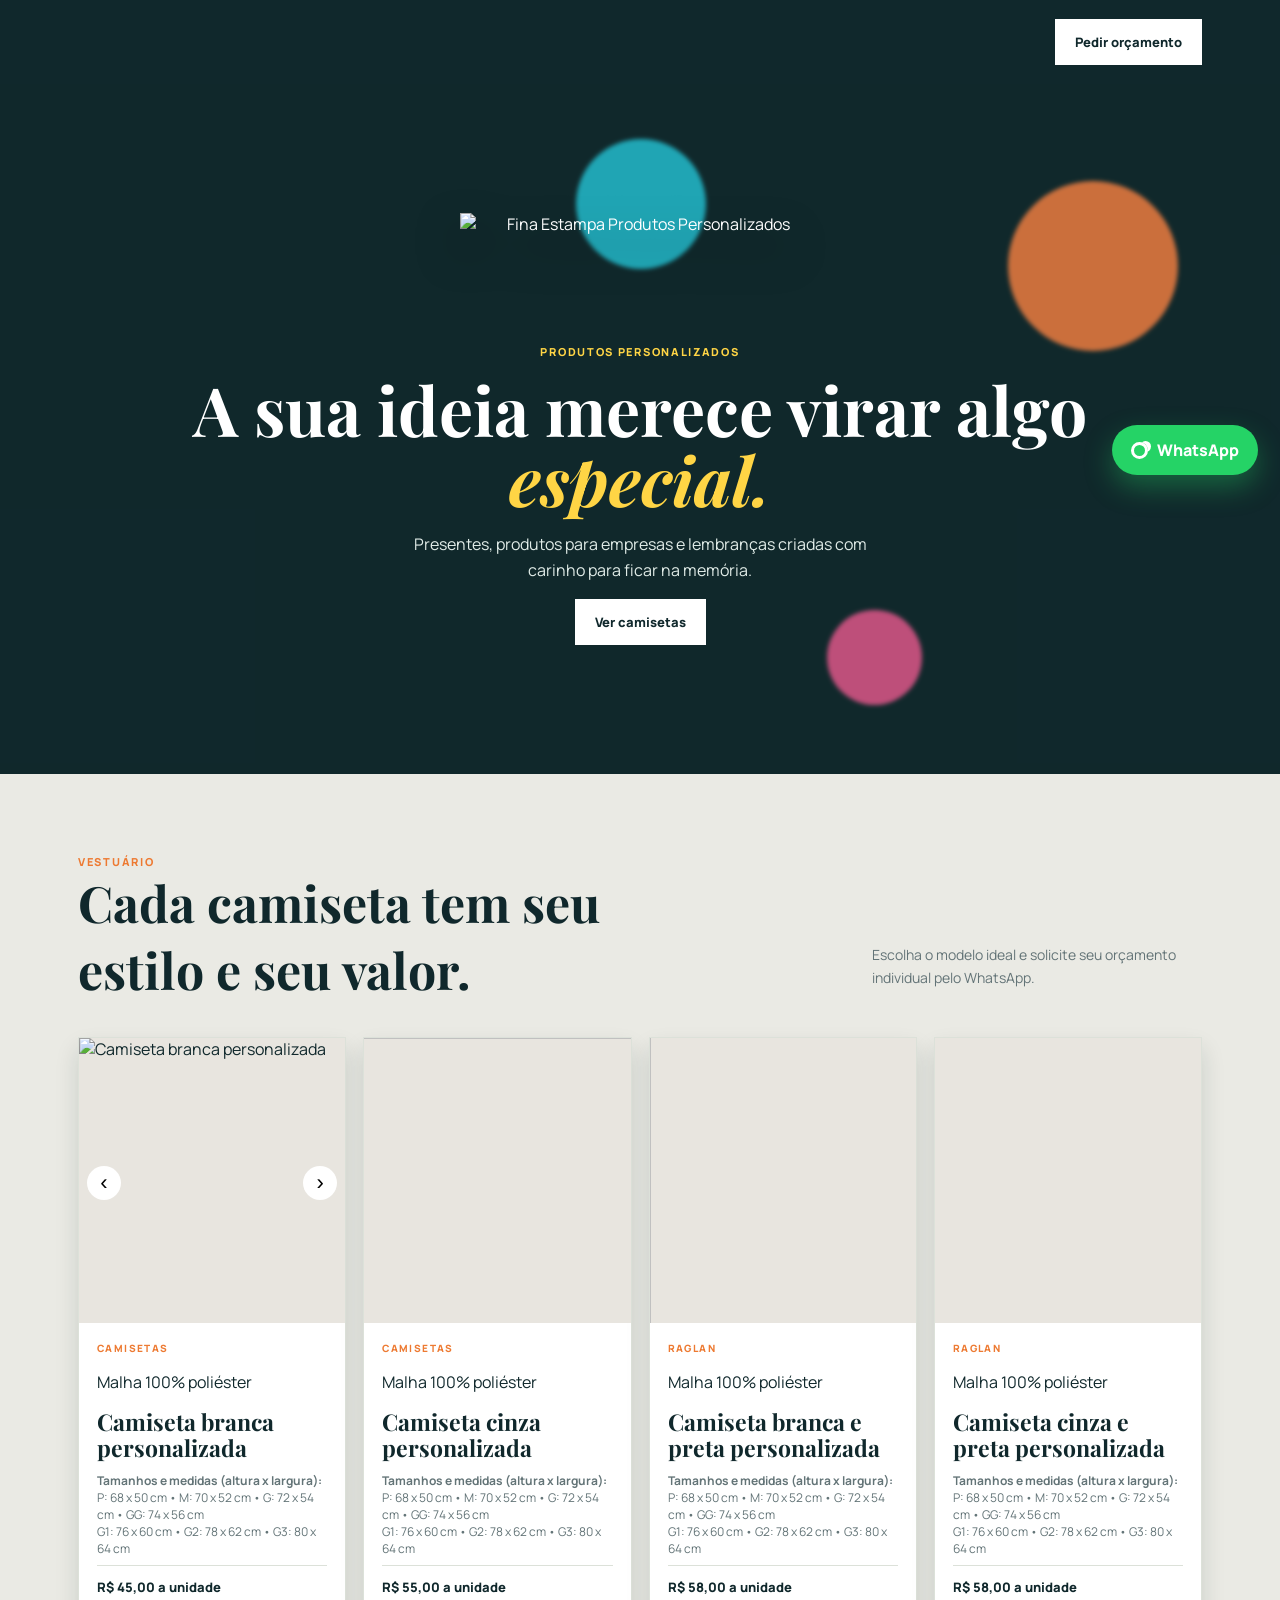
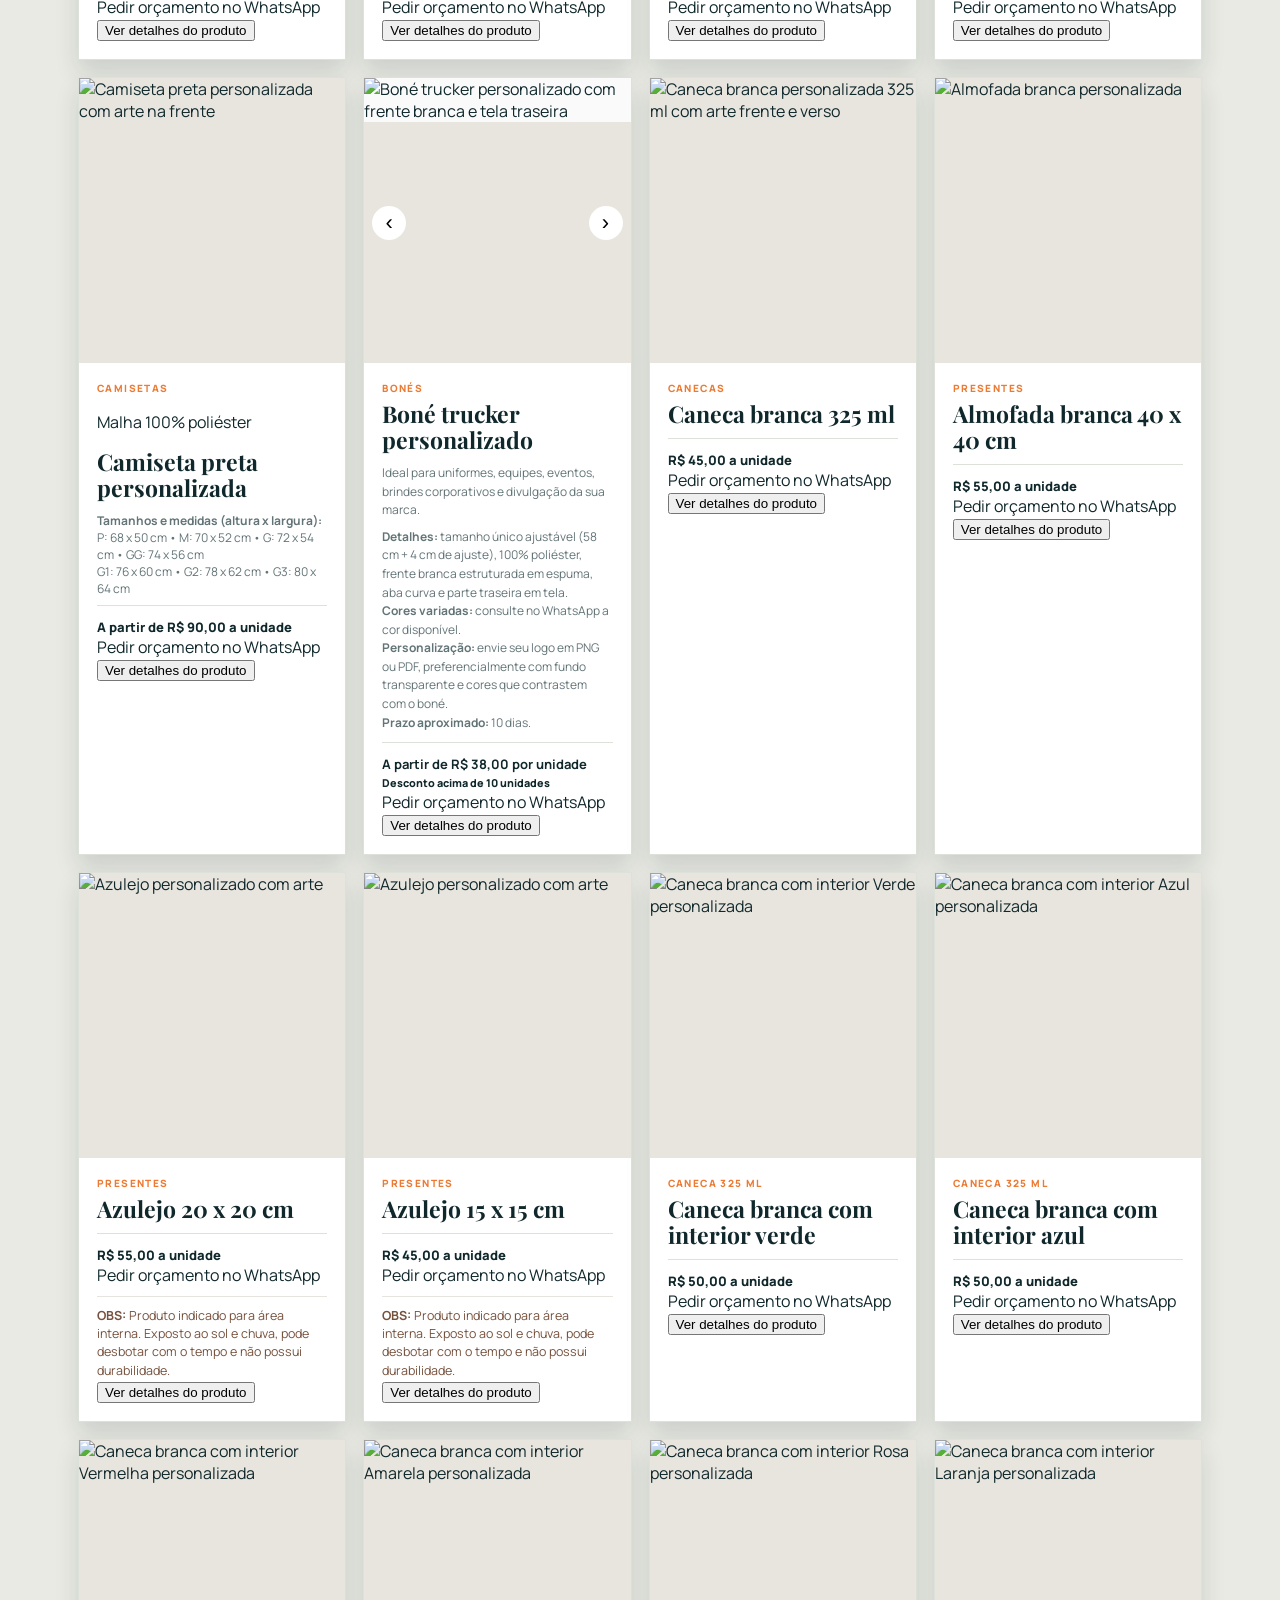
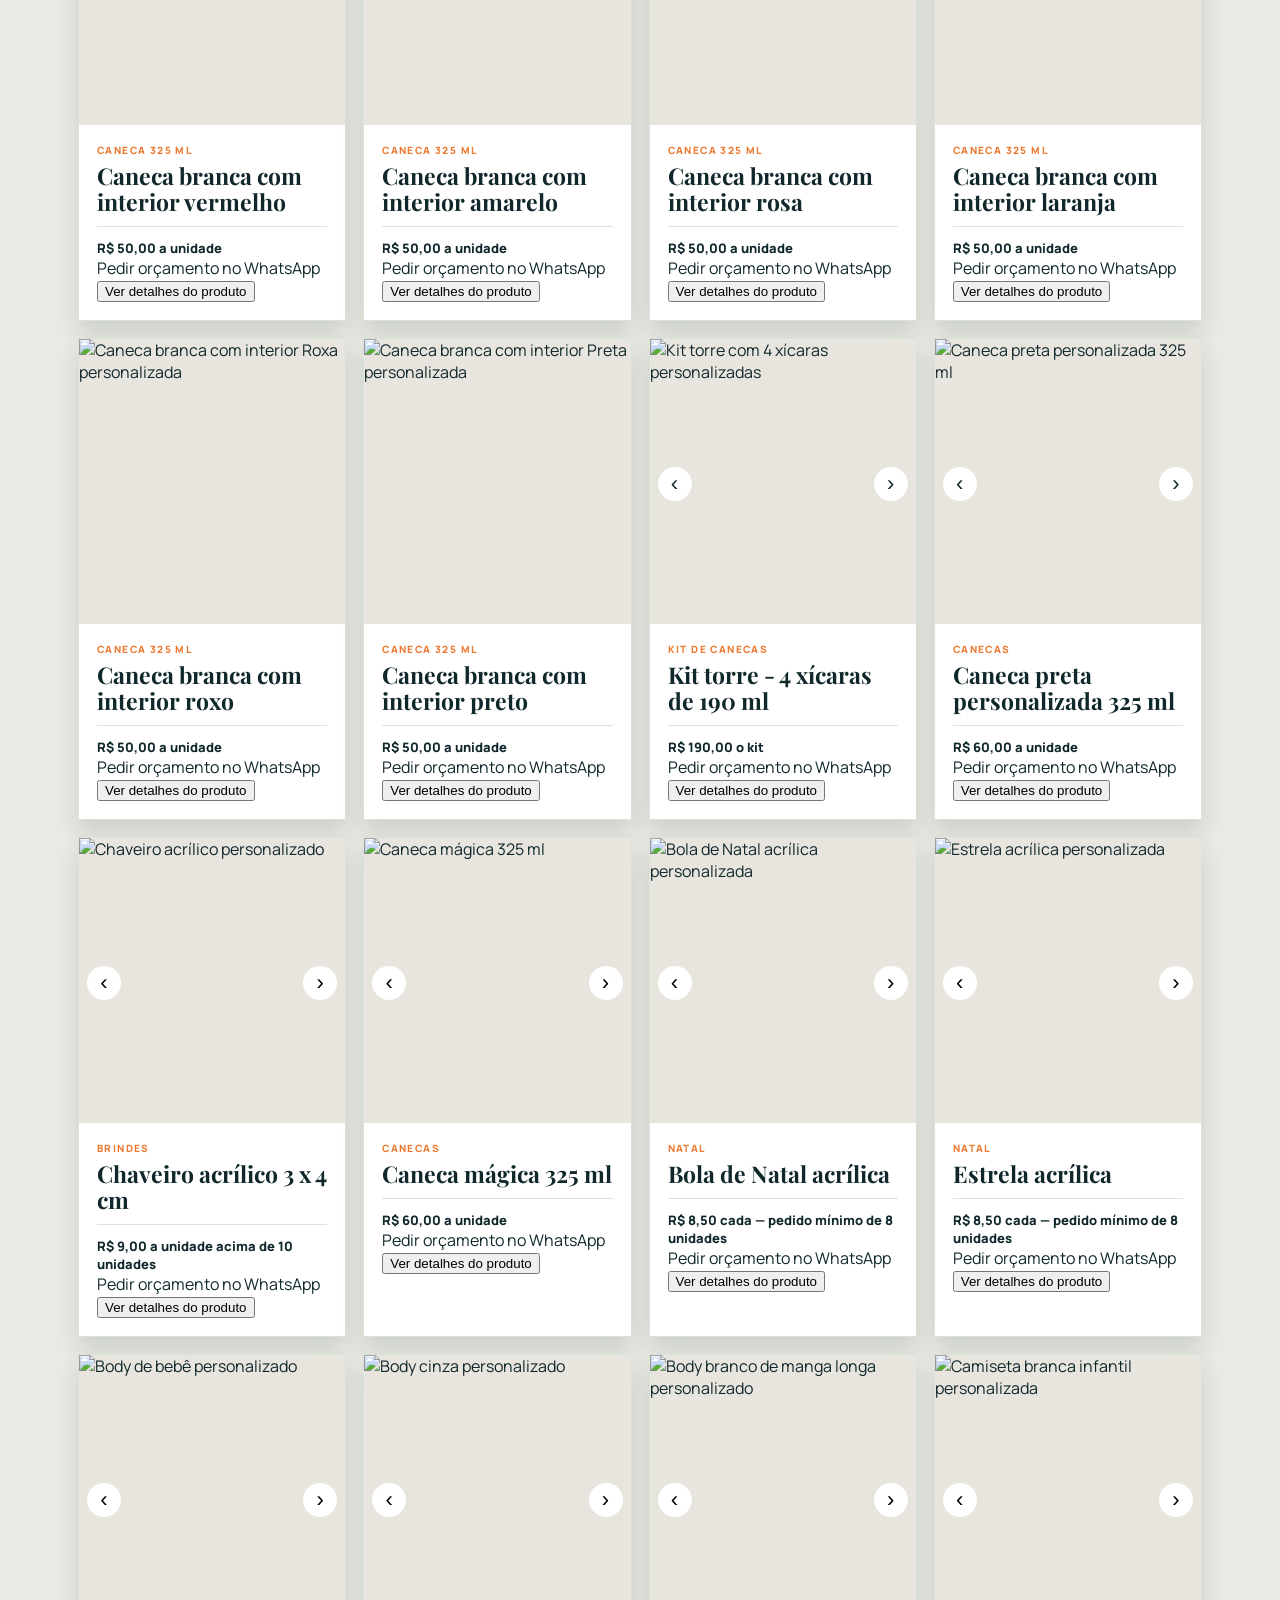
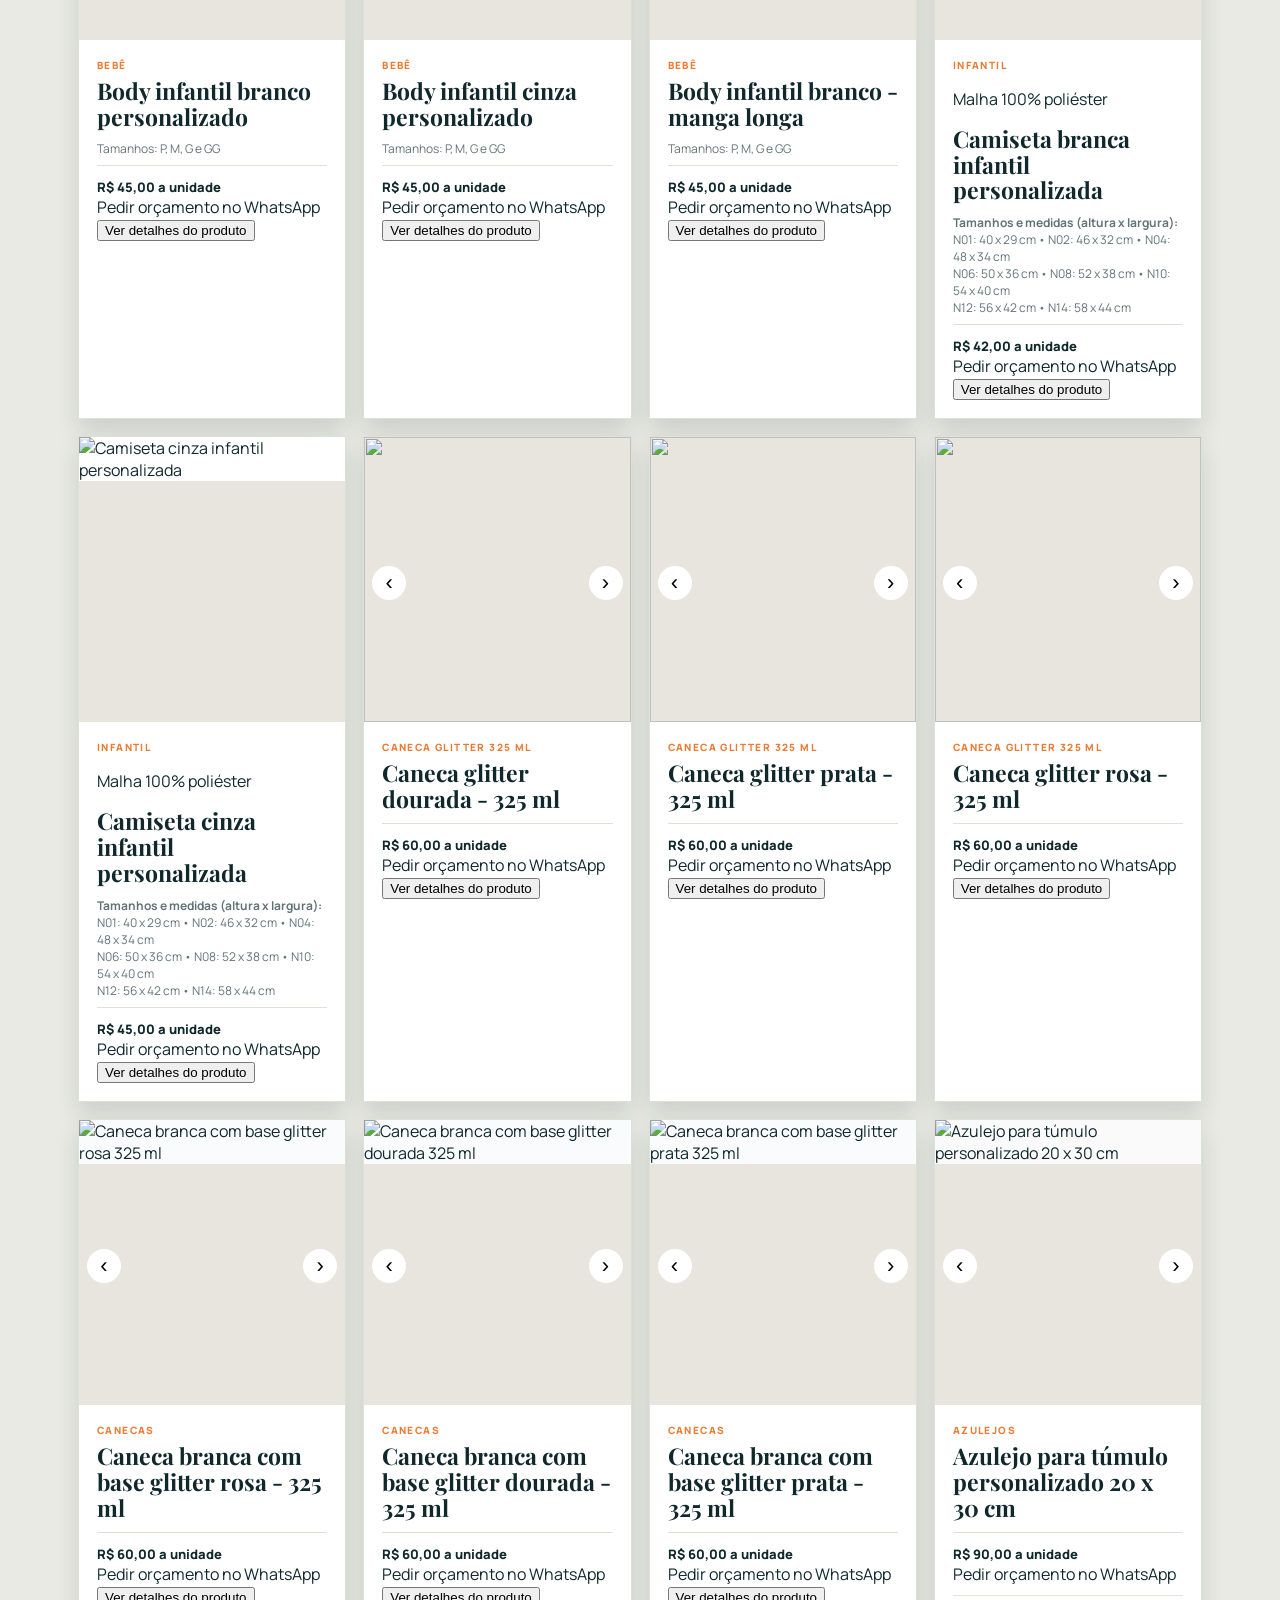
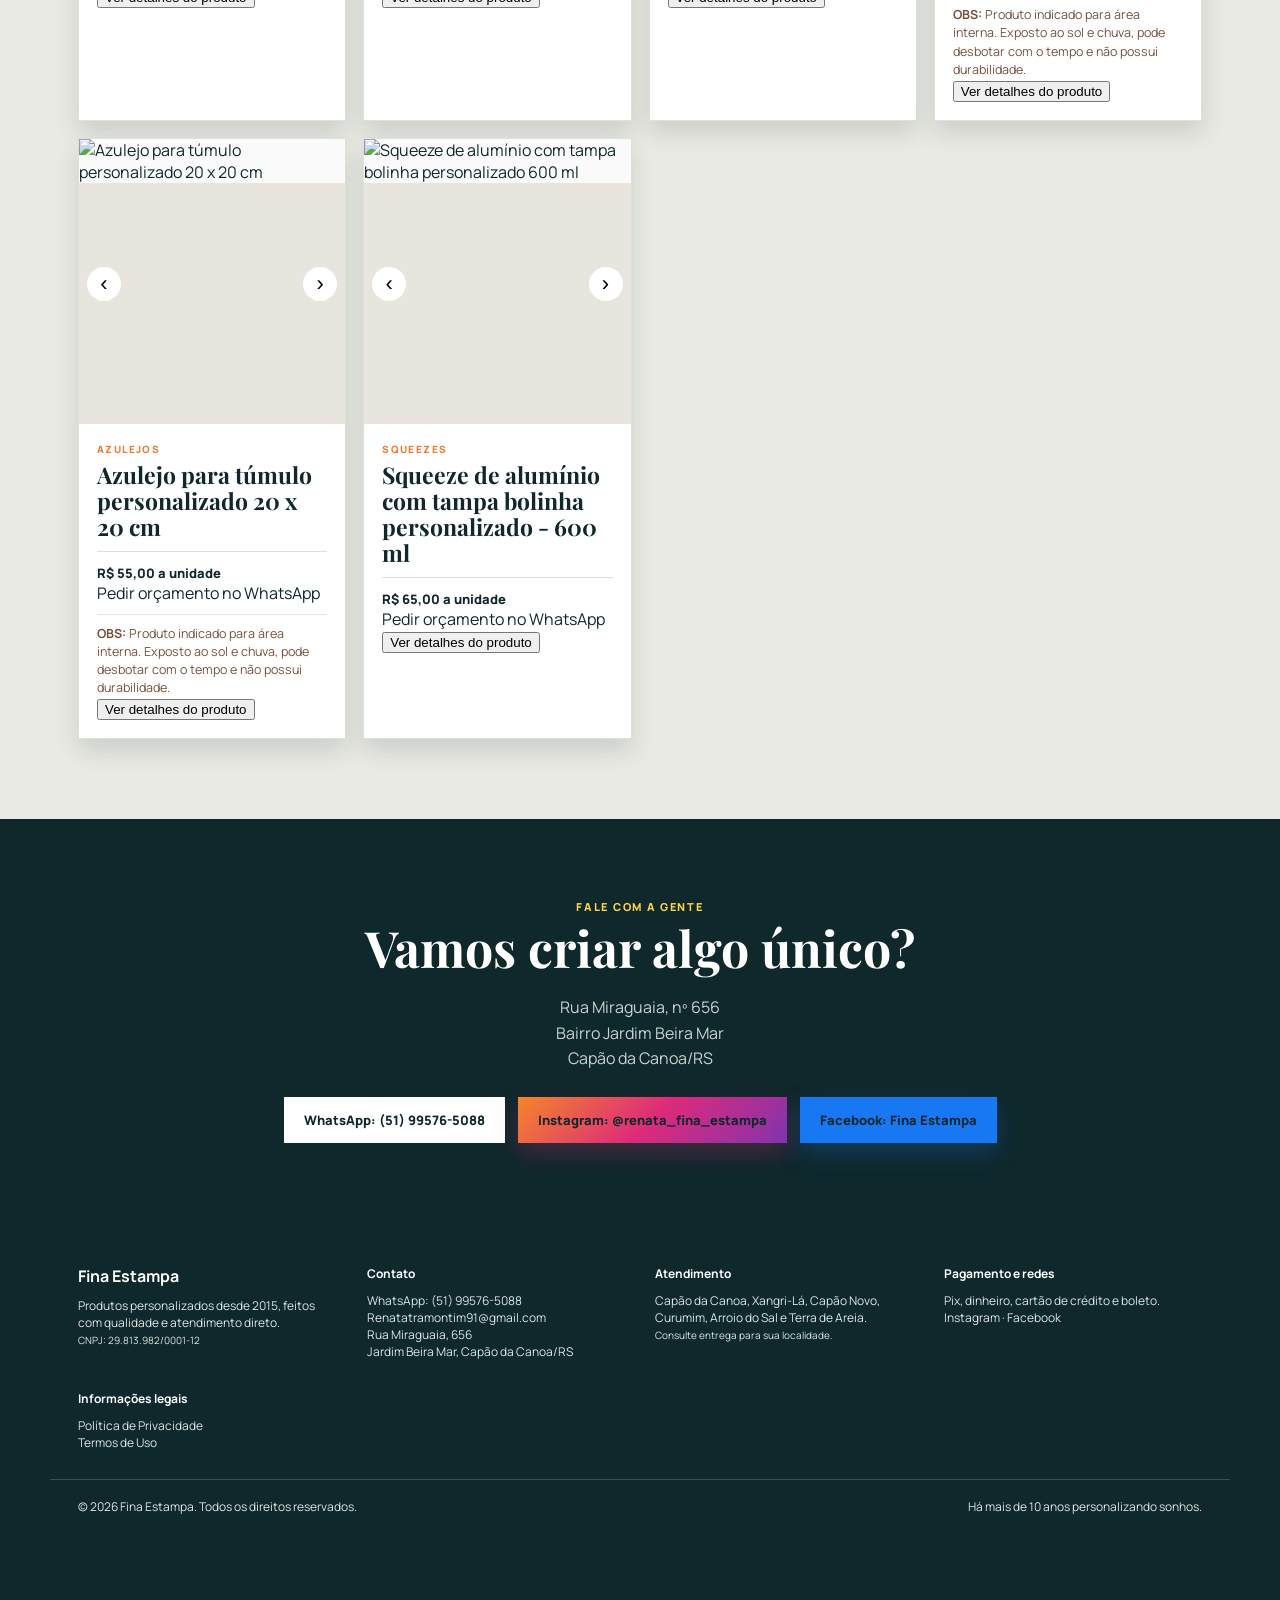
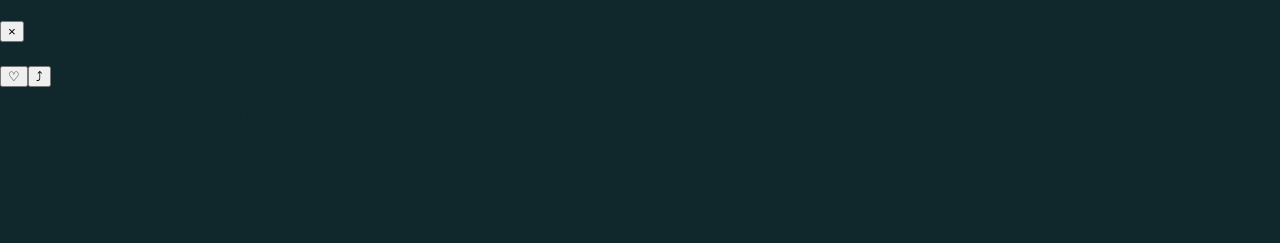
==== commit 61234616: "Atualiza carregamento das avaliações reais" ====
--- a/index.html
+++ b/index.html
@@ -14,6 +14,15 @@
 <link href="https://fonts.googleapis.com/css2?family=Manrope:wght@400;600;700;800&family=Playfair+Display:ital,wght@0,600;0,700;1,600&display=swap" rel="stylesheet">
 <style>:root{--ink:#10282c;--orange:#ed7a32;--line:#dce1d9}*{box-sizing:border-box}body{margin:0;color:var(--ink);font-family:Manrope,sans-serif;background:#10282c url('fundo-3d.webp') center/cover fixed}.wrap{max-width:1180px;margin:auto;padding:0 28px}a{text-decoration:none;color:inherit}.nav{height:84px;display:flex;align-items:center;justify-content:space-between;color:#fff}.brand{font-weight:800;display:flex;gap:10px;align-items:center}.brand i{width:25px;height:25px;border-radius:50%;background:conic-gradient(#ed5279,#ed7a32,#e8bd35,#57bd76,#42a7be,#ed5279)}.btn{display:inline-block;padding:14px 20px;background:#fff;color:var(--ink);font-size:13px;font-weight:800}.hero{position:relative;overflow:hidden;min-height:530px;background:#10282ca0;color:#fff}.orb{position:absolute;border-radius:50%;filter:blur(2px);opacity:.78;mix-blend-mode:screen;pointer-events:none}.o1{width:170px;height:170px;background:#ff6c1b;right:8%;top:14%;animation:float1 8s ease-in-out infinite}.o2{width:95px;height:95px;background:#ee3a79;right:28%;bottom:10%;animation:float2 6s ease-in-out infinite}.o3{width:130px;height:130px;background:#15bed3;left:45%;top:8%;animation:float3 9s ease-in-out infinite}@keyframes float1{50%{transform:translate3d(-45px,60px,80px) rotate(25deg) scale(1.15)}}@keyframes float2{50%{transform:translate3d(45px,-55px,65px) rotate(-22deg) scale(.8)}}@keyframes float3{50%{transform:translate3d(35px,55px,110px) rotate(35deg) scale(1.2)}}.heroin{position:relative;z-index:1;min-height:530px;display:grid;grid-template-columns:1.1fr .9fr;align-items:center;gap:45px}.eyebrow{font-size:11px;letter-spacing:1.7px;font-weight:800;color:#ffd545;text-transform:uppercase}h1,h2,h3{margin:0;font-family:'Playfair Display',serif}h1{font-size:clamp(45px,5.3vw,72px);line-height:1.04;margin:15px 0}h1 em{color:#ffd545}.hero p{color:#e1ece8;line-height:1.65;max-width:510px}.hero img{width:330px;max-height:350px;object-fit:contain;justify-self:center;filter:drop-shadow(0 20px 20px #0008)}section{padding:80px 0}.catalog{background:#f7f5eff2;backdrop-filter:blur(7px)}.heading{display:flex;justify-content:space-between;align-items:end;gap:30px;margin-bottom:34px}.heading h2{font-size:clamp(35px,4vw,50px);max-width:630px}.heading p{max-width:330px;color:#637477;font-size:14px;line-height:1.6}.shirts{display:grid;grid-template-columns:repeat(4,1fr);gap:17px}.card{background:#fff;border:1px solid var(--line);overflow:hidden;box-shadow:0 12px 22px #10282c24;transition:.2s}.card:hover{transform:translateY(-6px)}.shirt-photo{height:285px;overflow:hidden;background:#e8e5df;position:relative}.shirt-photo img{position:absolute;width:200%;height:200%;object-fit:cover}.s1 img{left:0;top:0}.s2 img{right:0;top:0}.s3 img{left:0;bottom:0}.s4 img{right:0;bottom:0}.cardbody{padding:18px}.kind{font-size:10px;color:var(--orange);font-weight:800;letter-spacing:1.4px;text-transform:uppercase}.card h3{font-size:23px;line-height:1.13;margin:6px 0 11px}.price{font-size:13px;font-weight:800;border-top:1px solid var(--line);padding-top:12px}.cta{background:#10282cd9;color:white;text-align:center;backdrop-filter:blur(7px)}.cta h2{font-size:clamp(35px,4vw,50px)}.cta p{color:#c8d4d1;margin:14px auto 25px;line-height:1.6}footer{background:#10282ce8;color:#dce7e3;padding:23px 0;font-size:12px}.foot{display:flex;justify-content:space-between;gap:15px}@media(max-width:850px){.shirts{grid-template-columns:repeat(2,1fr)}.heroin{grid-template-columns:1fr;text-align:center;padding:45px 0}.hero p{margin:auto}.hero img{display:none}}@media(max-width:480px){.wrap{padding:0 18px}.shirts{grid-template-columns:1fr}.heading{display:block}.heading p{margin-top:15px}.foot{flex-direction:column}}</style>
 <style>.nav{justify-content:flex-end}.brand{display:none}.heroin{grid-template-columns:1fr;text-align:center;gap:12px}.heroin>img{order:0;justify-self:center;width:360px;max-height:310px}.heroin>div{order:1}.hero p{margin-left:auto;margin-right:auto}@media(max-width:850px){.heroin>img{display:block;width:275px;max-height:255px}}</style>
+
+<!-- Microsoft Clarity -->
+<script type="text/javascript">
+  (function(c,l,a,r,i,t,y){
+    c[a]=c[a]||function(){(c[a].q=c[a].q||[]).push(arguments)};
+    t=l.createElement(r);t.async=1;t.src="https://www.clarity.ms/tag/"+i;
+    y=l.getElementsByTagName(r)[0];y.parentNode.insertBefore(t,y);
+  })(window, document, "clarity", "script", "ym293r1lhx");
+</script>
 </head>
 <body>
 <header class="wrap">
@@ -579,7 +588,7 @@
 <link rel="stylesheet" href="/site-extra.css">
 <script src="/site-extra.js?v=rodape-profissional-20260921"></script>
 <link rel="stylesheet" href="/site-showcase.css">
-<script src="/site-showcase.js?v=precos-20260920"></script>
+<script src="/site-showcase.js?v=avaliacoes-reais-20260922"></script>
 <script>document.querySelectorAll('.card .price').forEach(function(price){if(/R\$\s*\d/.test(price.textContent||'')){price.hidden=false;price.classList.add('product-price-visible')}});</script>
 </body>
 </html>
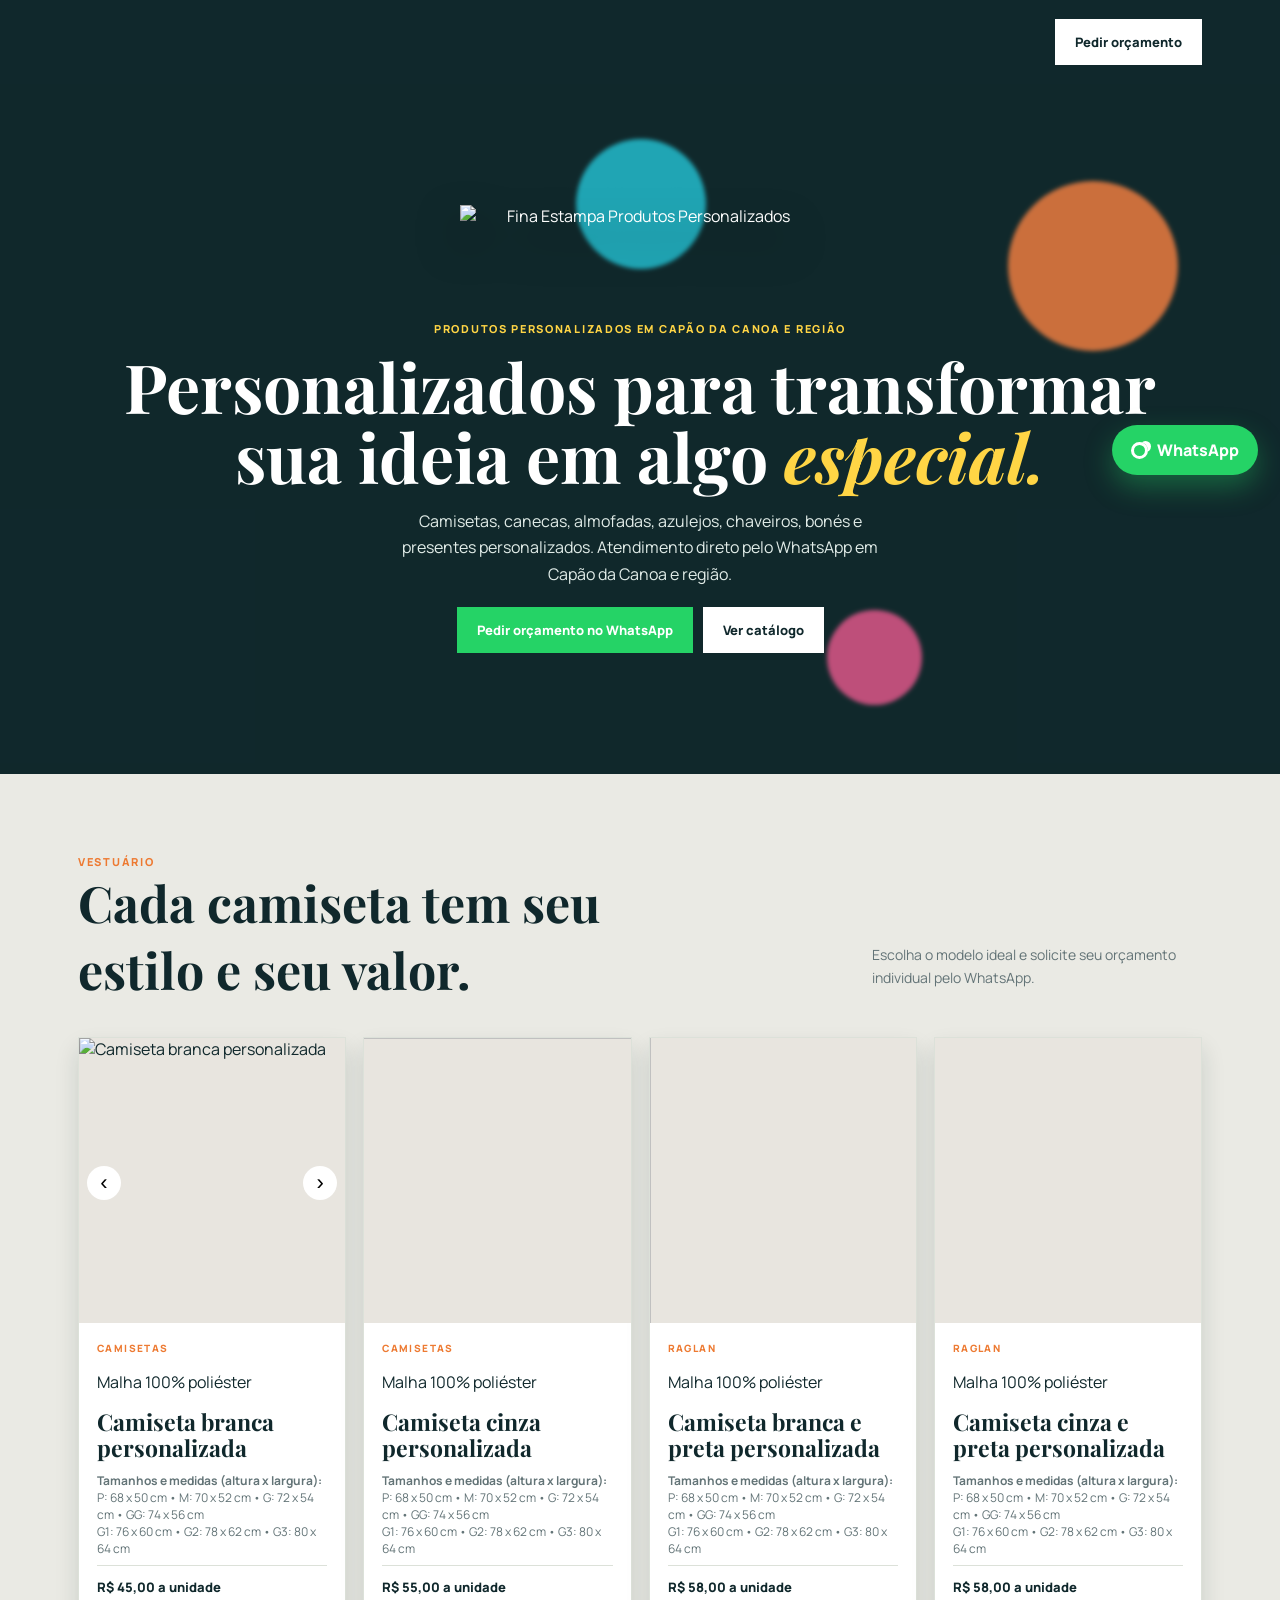
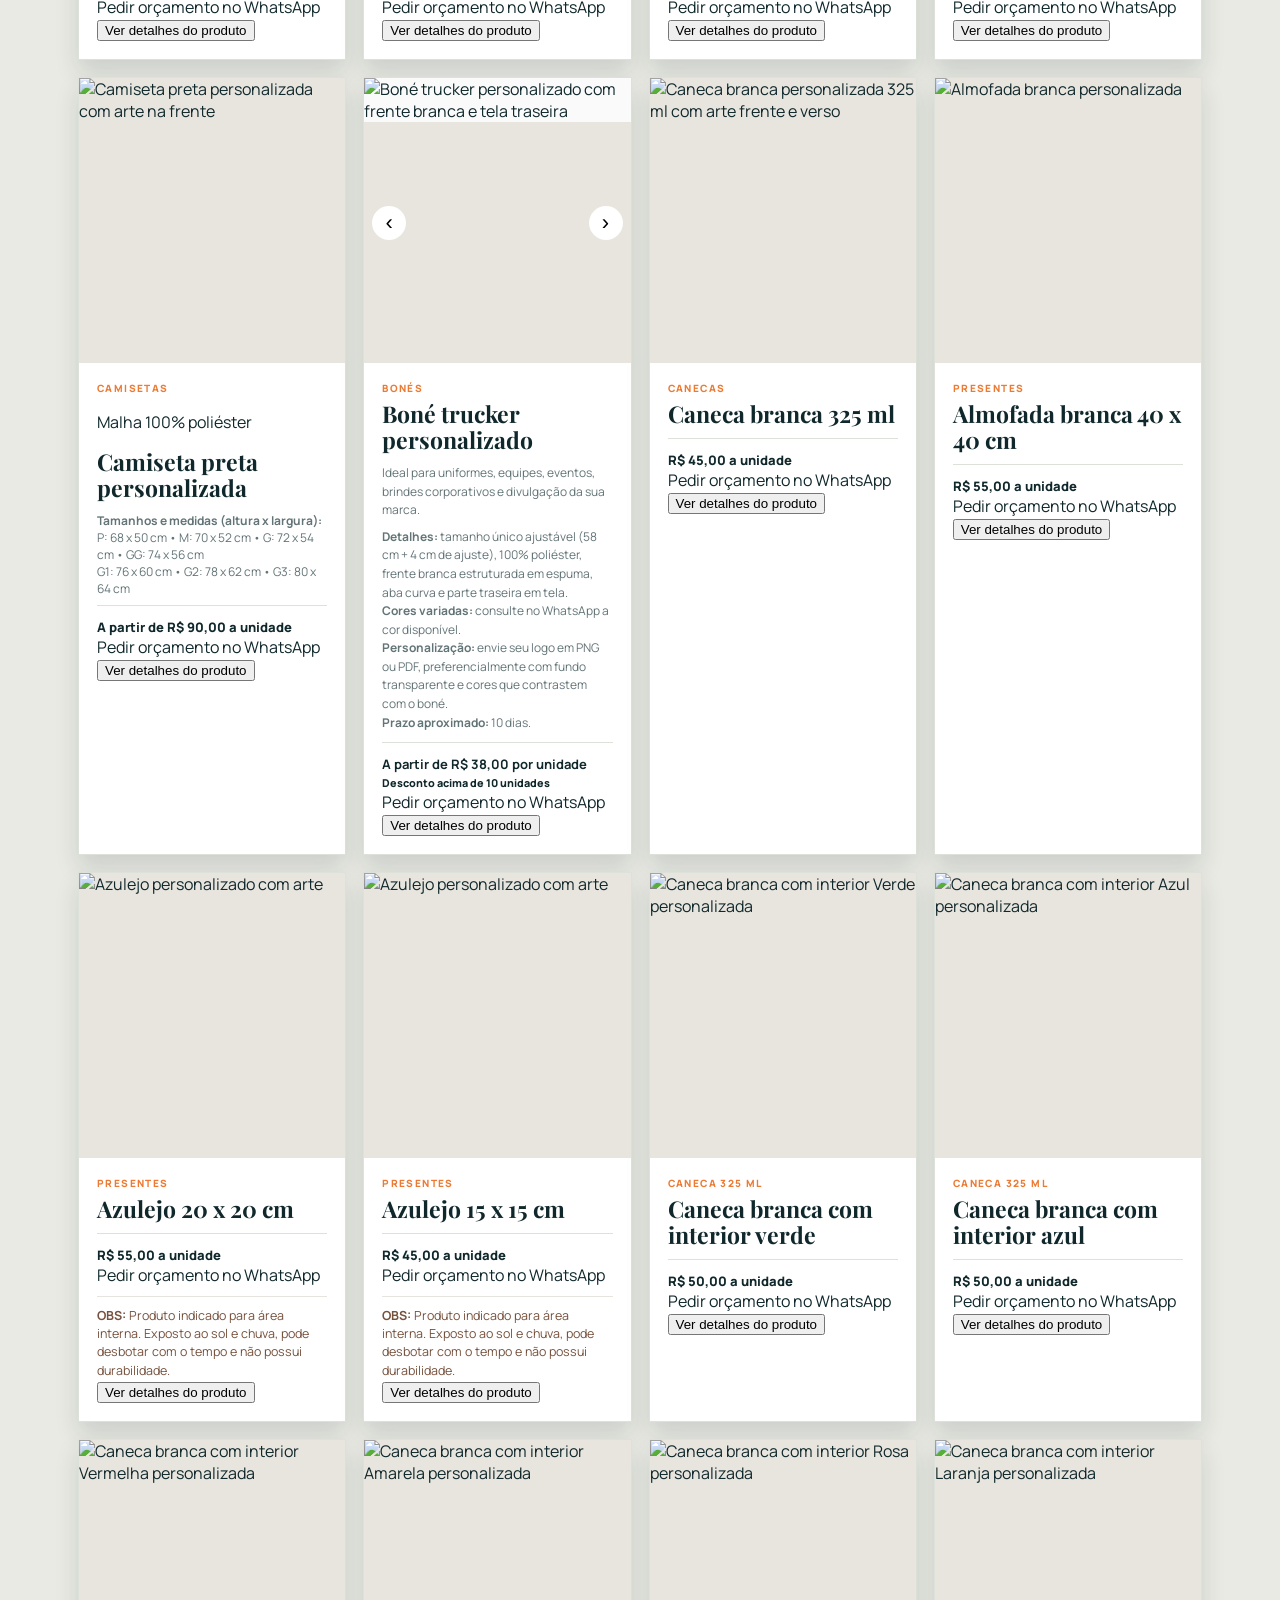
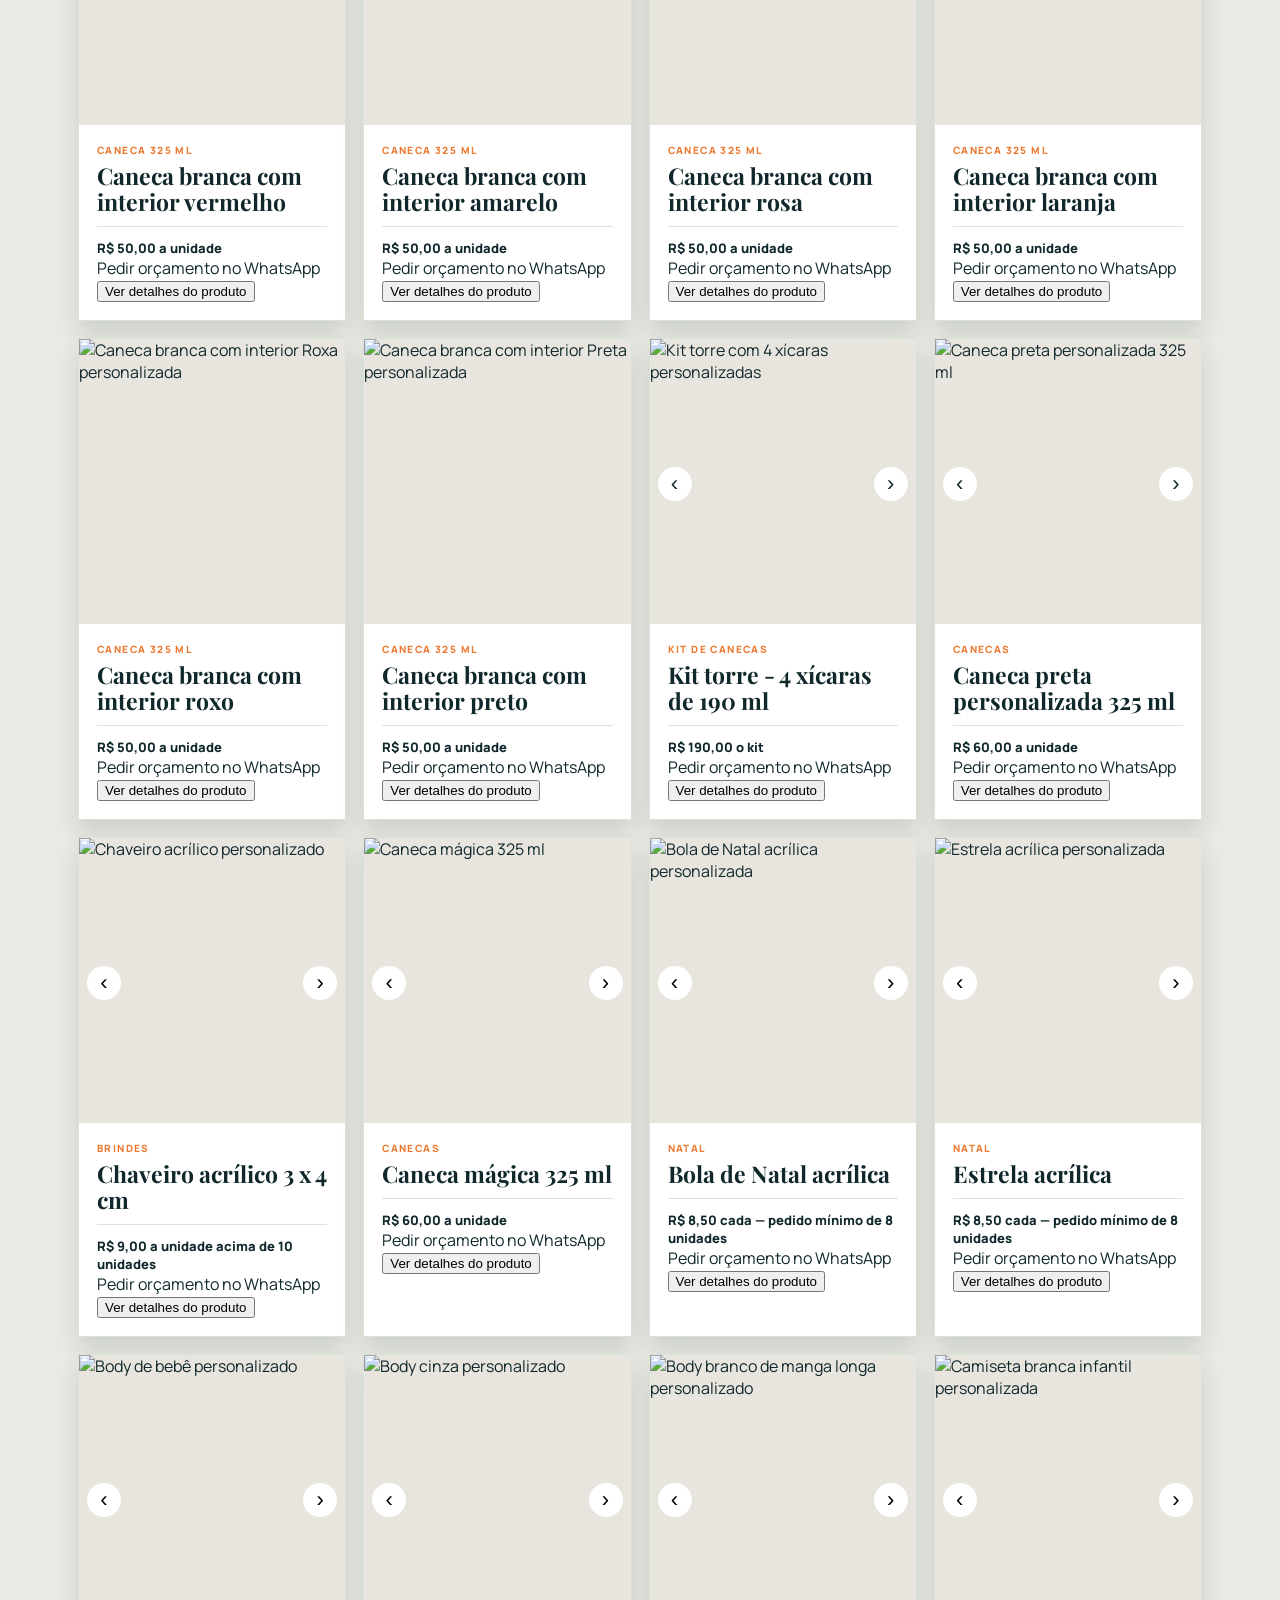
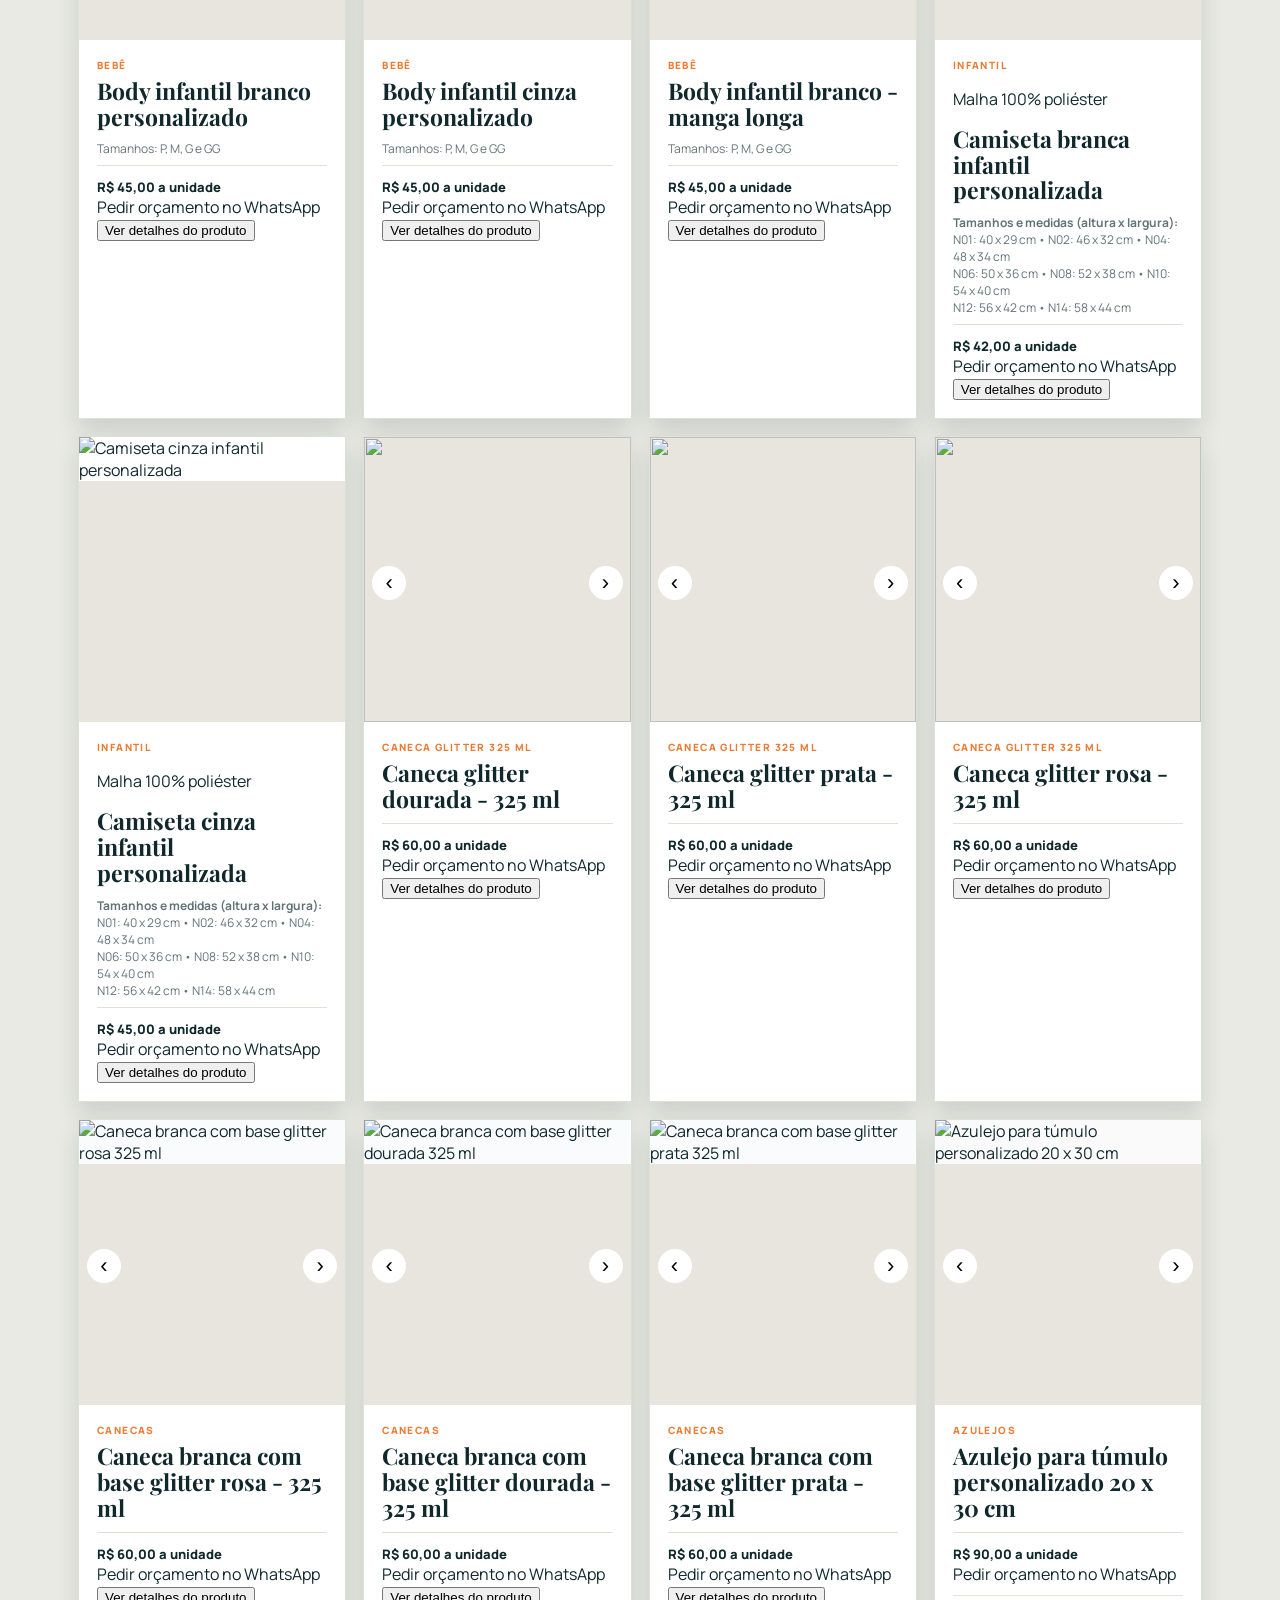
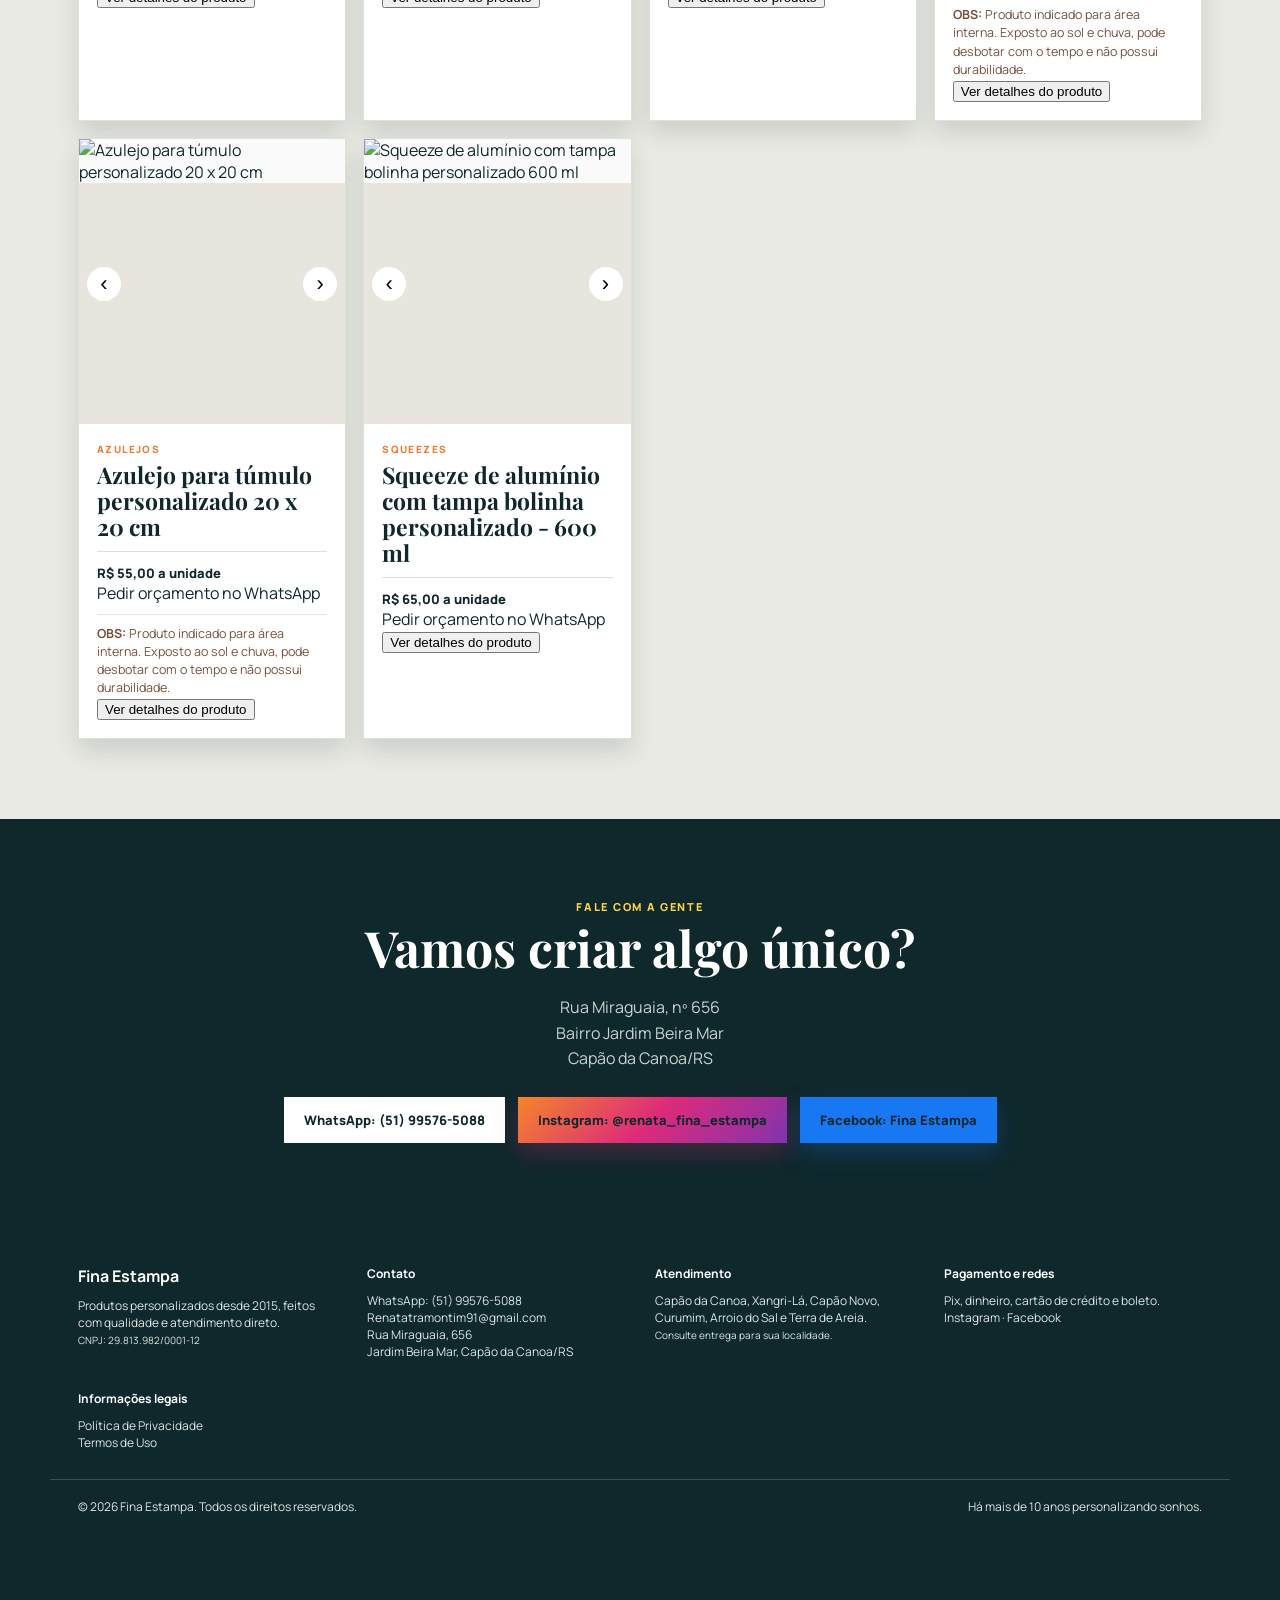
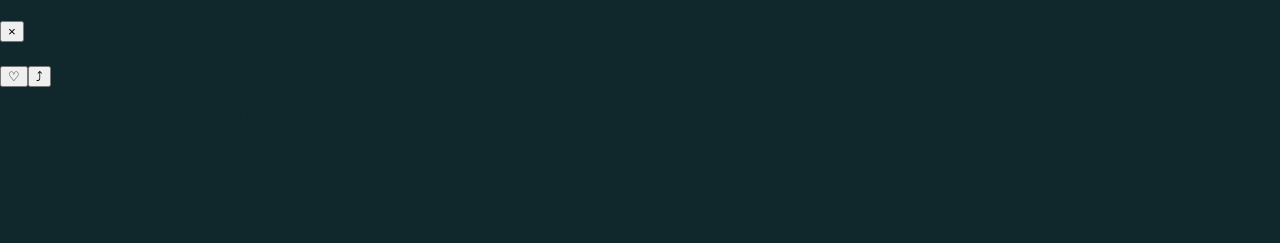
==== commit e5b1b24c: "Melhorar SEO local e chamada para WhatsApp" ====
--- a/index.html
+++ b/index.html
@@ -3,17 +3,41 @@
 <head>
 <meta charset="utf-8">
 <meta name="viewport" content="width=device-width,initial-scale=1">
-<title>Fina Estampa | Personalizados</title>
-<meta name="description" content="Fina Estampa Produtos Personalizados em Capão da Canoa. Canecas, camisetas, azulejos, almofadas, chaveiros e presentes feitos com carinho.">
+<title>Produtos Personalizados em Capão da Canoa | Fina Estampa</title>
+<meta name="description" content="Produtos personalizados em Capão da Canoa: camisetas, canecas, almofadas, azulejos, chaveiros, bonés e presentes. Atendimento direto pelo WhatsApp.">
 <meta name="robots" content="index, follow">
-<link rel="canonical" href="https://finaestampas.com.br/">
-<meta property="og:title" content="Fina Estampa | Produtos Personalizados">
-<meta property="og:description" content="Produtos personalizados únicos, com atendimento direto pelo WhatsApp.">
+<link rel="canonical" href="https://www.finaestampas.com.br/">
+<meta property="og:title" content="Produtos Personalizados em Capão da Canoa | Fina Estampa">
+<meta property="og:description" content="Camisetas, canecas, almofadas, azulejos, chaveiros, bonés e presentes personalizados em Capão da Canoa e região.">
 <meta property="og:type" content="website">
-<meta property="og:url" content="https://finaestampas.com.br/">
+<meta property="og:locale" content="pt_BR">
+<meta property="og:url" content="https://www.finaestampas.com.br/">
+<meta property="og:image" content="https://www.finaestampas.com.br/logo-fina-estampa-transparent.webp">
+<script type="application/ld+json">
+{
+  "@context":"https://schema.org",
+  "@type":"LocalBusiness",
+  "name":"Fina Estampa Produtos Personalizados",
+  "url":"https://www.finaestampas.com.br/",
+  "telephone":"+55 51 99576-5088",
+  "email":"Renatatramontim91@gmail.com",
+  "image":"https://www.finaestampas.com.br/logo-fina-estampa-transparent.webp",
+  "address":{
+    "@type":"PostalAddress",
+    "streetAddress":"Rua Miraguaia, 656, Jardim Beira Mar",
+    "addressLocality":"Capão da Canoa",
+    "addressRegion":"RS",
+    "postalCode":"94693-328",
+    "addressCountry":"BR"
+  },
+  "areaServed":["Capão da Canoa","Xangri-Lá","Capão Novo","Curumim","Arroio do Sal","Terra de Areia"],
+  "sameAs":["https://www.instagram.com/renata_fina_estampa","https://www.facebook.com/share/1EGNekYmFq/"]
+}
+</script>
 <link href="https://fonts.googleapis.com/css2?family=Manrope:wght@400;600;700;800&family=Playfair+Display:ital,wght@0,600;0,700;1,600&display=swap" rel="stylesheet">
 <style>:root{--ink:#10282c;--orange:#ed7a32;--line:#dce1d9}*{box-sizing:border-box}body{margin:0;color:var(--ink);font-family:Manrope,sans-serif;background:#10282c url('fundo-3d.webp') center/cover fixed}.wrap{max-width:1180px;margin:auto;padding:0 28px}a{text-decoration:none;color:inherit}.nav{height:84px;display:flex;align-items:center;justify-content:space-between;color:#fff}.brand{font-weight:800;display:flex;gap:10px;align-items:center}.brand i{width:25px;height:25px;border-radius:50%;background:conic-gradient(#ed5279,#ed7a32,#e8bd35,#57bd76,#42a7be,#ed5279)}.btn{display:inline-block;padding:14px 20px;background:#fff;color:var(--ink);font-size:13px;font-weight:800}.hero{position:relative;overflow:hidden;min-height:530px;background:#10282ca0;color:#fff}.orb{position:absolute;border-radius:50%;filter:blur(2px);opacity:.78;mix-blend-mode:screen;pointer-events:none}.o1{width:170px;height:170px;background:#ff6c1b;right:8%;top:14%;animation:float1 8s ease-in-out infinite}.o2{width:95px;height:95px;background:#ee3a79;right:28%;bottom:10%;animation:float2 6s ease-in-out infinite}.o3{width:130px;height:130px;background:#15bed3;left:45%;top:8%;animation:float3 9s ease-in-out infinite}@keyframes float1{50%{transform:translate3d(-45px,60px,80px) rotate(25deg) scale(1.15)}}@keyframes float2{50%{transform:translate3d(45px,-55px,65px) rotate(-22deg) scale(.8)}}@keyframes float3{50%{transform:translate3d(35px,55px,110px) rotate(35deg) scale(1.2)}}.heroin{position:relative;z-index:1;min-height:530px;display:grid;grid-template-columns:1.1fr .9fr;align-items:center;gap:45px}.eyebrow{font-size:11px;letter-spacing:1.7px;font-weight:800;color:#ffd545;text-transform:uppercase}h1,h2,h3{margin:0;font-family:'Playfair Display',serif}h1{font-size:clamp(45px,5.3vw,72px);line-height:1.04;margin:15px 0}h1 em{color:#ffd545}.hero p{color:#e1ece8;line-height:1.65;max-width:510px}.hero img{width:330px;max-height:350px;object-fit:contain;justify-self:center;filter:drop-shadow(0 20px 20px #0008)}section{padding:80px 0}.catalog{background:#f7f5eff2;backdrop-filter:blur(7px)}.heading{display:flex;justify-content:space-between;align-items:end;gap:30px;margin-bottom:34px}.heading h2{font-size:clamp(35px,4vw,50px);max-width:630px}.heading p{max-width:330px;color:#637477;font-size:14px;line-height:1.6}.shirts{display:grid;grid-template-columns:repeat(4,1fr);gap:17px}.card{background:#fff;border:1px solid var(--line);overflow:hidden;box-shadow:0 12px 22px #10282c24;transition:.2s}.card:hover{transform:translateY(-6px)}.shirt-photo{height:285px;overflow:hidden;background:#e8e5df;position:relative}.shirt-photo img{position:absolute;width:200%;height:200%;object-fit:cover}.s1 img{left:0;top:0}.s2 img{right:0;top:0}.s3 img{left:0;bottom:0}.s4 img{right:0;bottom:0}.cardbody{padding:18px}.kind{font-size:10px;color:var(--orange);font-weight:800;letter-spacing:1.4px;text-transform:uppercase}.card h3{font-size:23px;line-height:1.13;margin:6px 0 11px}.price{font-size:13px;font-weight:800;border-top:1px solid var(--line);padding-top:12px}.cta{background:#10282cd9;color:white;text-align:center;backdrop-filter:blur(7px)}.cta h2{font-size:clamp(35px,4vw,50px)}.cta p{color:#c8d4d1;margin:14px auto 25px;line-height:1.6}footer{background:#10282ce8;color:#dce7e3;padding:23px 0;font-size:12px}.foot{display:flex;justify-content:space-between;gap:15px}@media(max-width:850px){.shirts{grid-template-columns:repeat(2,1fr)}.heroin{grid-template-columns:1fr;text-align:center;padding:45px 0}.hero p{margin:auto}.hero img{display:none}}@media(max-width:480px){.wrap{padding:0 18px}.shirts{grid-template-columns:1fr}.heading{display:block}.heading p{margin-top:15px}.foot{flex-direction:column}}</style>
-<style>.nav{justify-content:flex-end}.brand{display:none}.heroin{grid-template-columns:1fr;text-align:center;gap:12px}.heroin>img{order:0;justify-self:center;width:360px;max-height:310px}.heroin>div{order:1}.hero p{margin-left:auto;margin-right:auto}@media(max-width:850px){.heroin>img{display:block;width:275px;max-height:255px}}</style>
+<style>.nav{justify-content:flex-end}.brand{display:none}.heroin{grid-template-columns:1fr;text-align:center;gap:12px}.heroin>img{order:0;justify-self:center;width:360px;max-height:310px}.heroin>div{order:1}.hero p{margin-left:auto;margin-right:auto}@media(max-width:850px){.heroin>img{display:block;width:275px;max-height:255px}}</style>
+<style>.hero-actions{display:flex;flex-wrap:wrap;gap:10px;justify-content:center;margin-top:20px}.hero-whatsapp{background:#25d366;color:#fff}.hero-whatsapp:hover{background:#1fb85a}</style>
 
 <!-- Microsoft Clarity -->
 <script type="text/javascript">
@@ -43,11 +67,10 @@
 </span>
 <div class="wrap heroin">
 <div>
-<div class="eyebrow">Produtos personalizados</div>
-<h1>A sua ideia merece virar algo <em>especial.</em>
-</h1>
-<p>Presentes, produtos para empresas e lembran&ccedil;as criadas com carinho para ficar na mem&oacute;ria.</p>
-<a class="btn" href="#camisetas">Ver camisetas</a>
+<div class="eyebrow">Produtos personalizados em Cap&atilde;o da Canoa e regi&atilde;o</div>
+<h1>Personalizados para transformar sua ideia em algo <em>especial.</em></h1>
+<p>Camisetas, canecas, almofadas, azulejos, chaveiros, bon&eacute;s e presentes personalizados. Atendimento direto pelo WhatsApp em Cap&atilde;o da Canoa e regi&atilde;o.</p>
+<div class="hero-actions"><a class="btn hero-whatsapp" href="https://wa.me/5551995765088?text=Ol%C3%A1%2C%20vim%20pelo%20site%20e%20quero%20um%20or%C3%A7amento." target="_blank" rel="noopener">Pedir or&ccedil;amento no WhatsApp</a><a class="btn" href="#camisetas">Ver cat&aacute;logo</a></div>
 </div>
 <img src="logo-fina-estampa-transparent.webp" alt="Fina Estampa Produtos Personalizados">
 </div>
@@ -588,7 +611,8 @@
 <link rel="stylesheet" href="/site-extra.css">
 <script src="/site-extra.js?v=rodape-profissional-20260921"></script>
 <link rel="stylesheet" href="/site-showcase.css">
-<script src="/site-showcase.js?v=avaliacoes-reais-20260922"></script>
+<script src="https://elfsightcdn.com/platform.js" async></script>
+<script src="/site-showcase.js?v=avaliacoes-google-automaticas-20260922"></script>
 <script>document.querySelectorAll('.card .price').forEach(function(price){if(/R\$\s*\d/.test(price.textContent||'')){price.hidden=false;price.classList.add('product-price-visible')}});</script>
 </body>
 </html>
